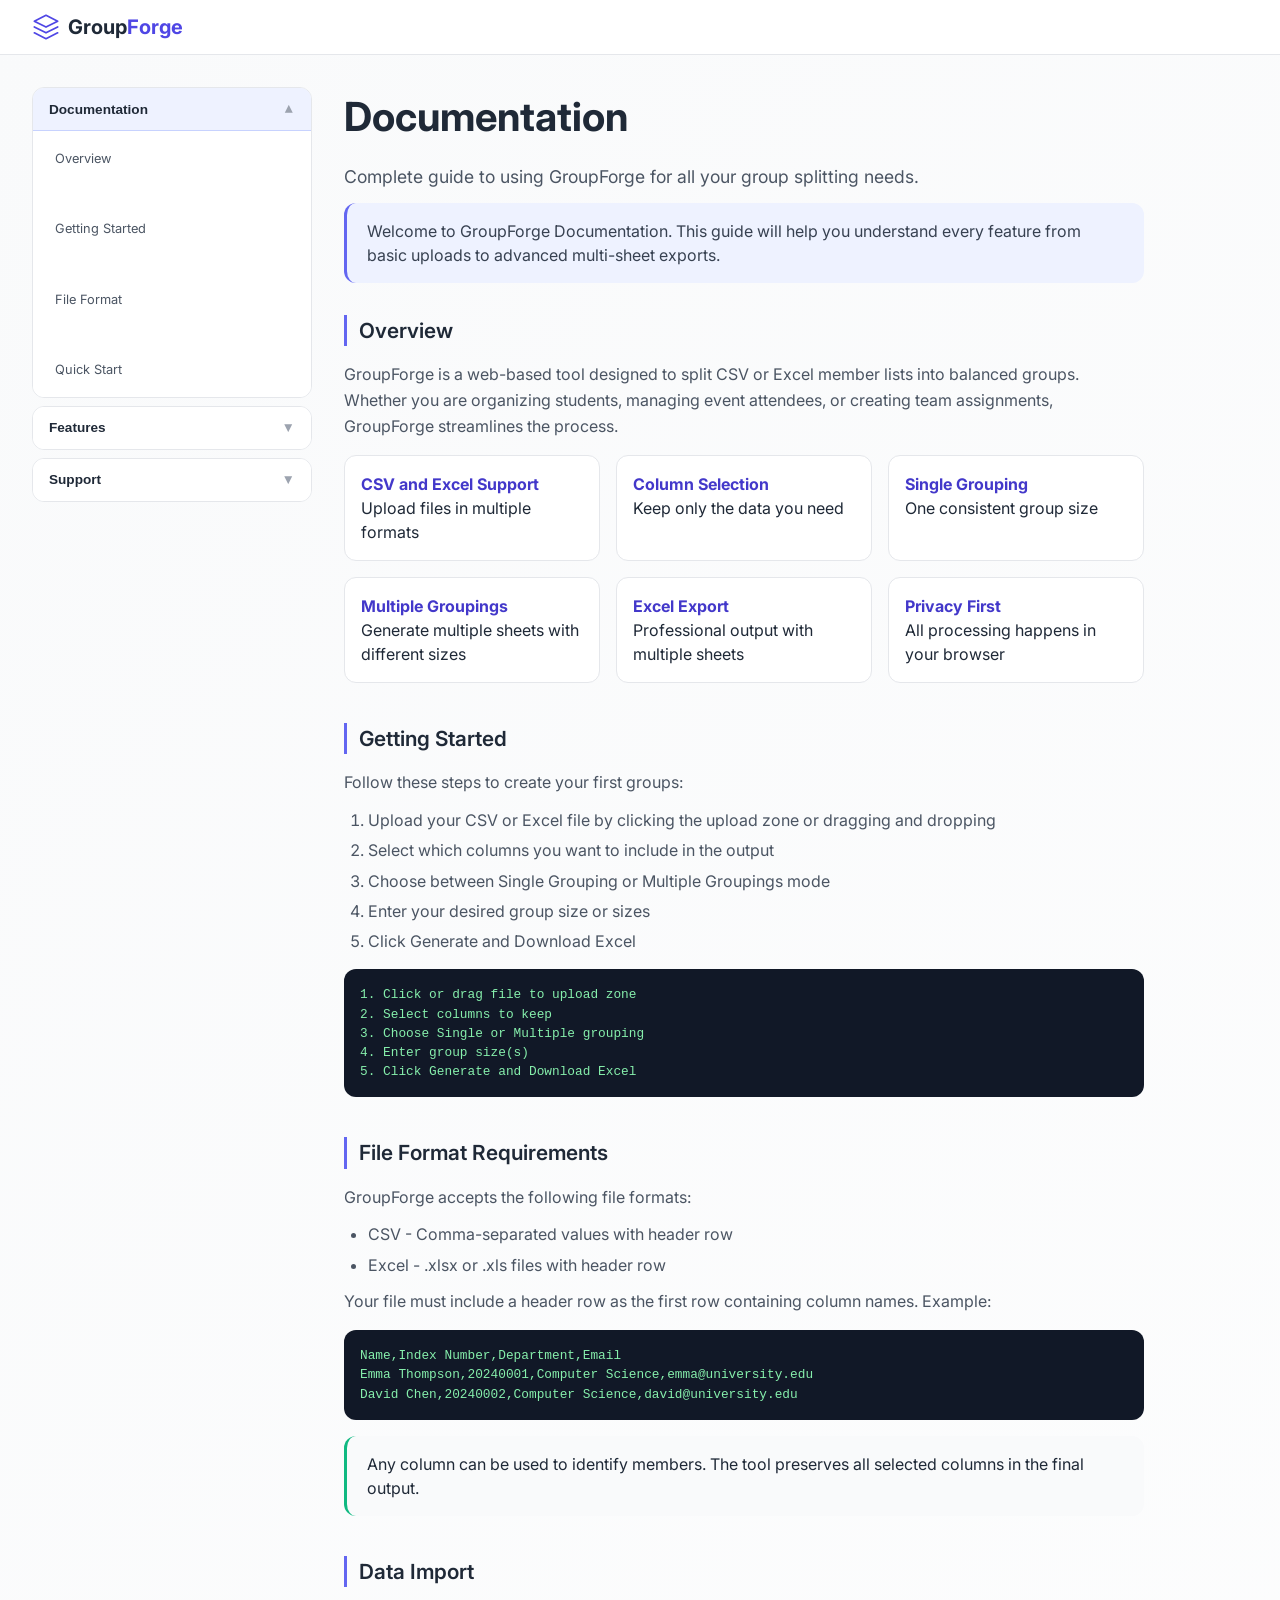
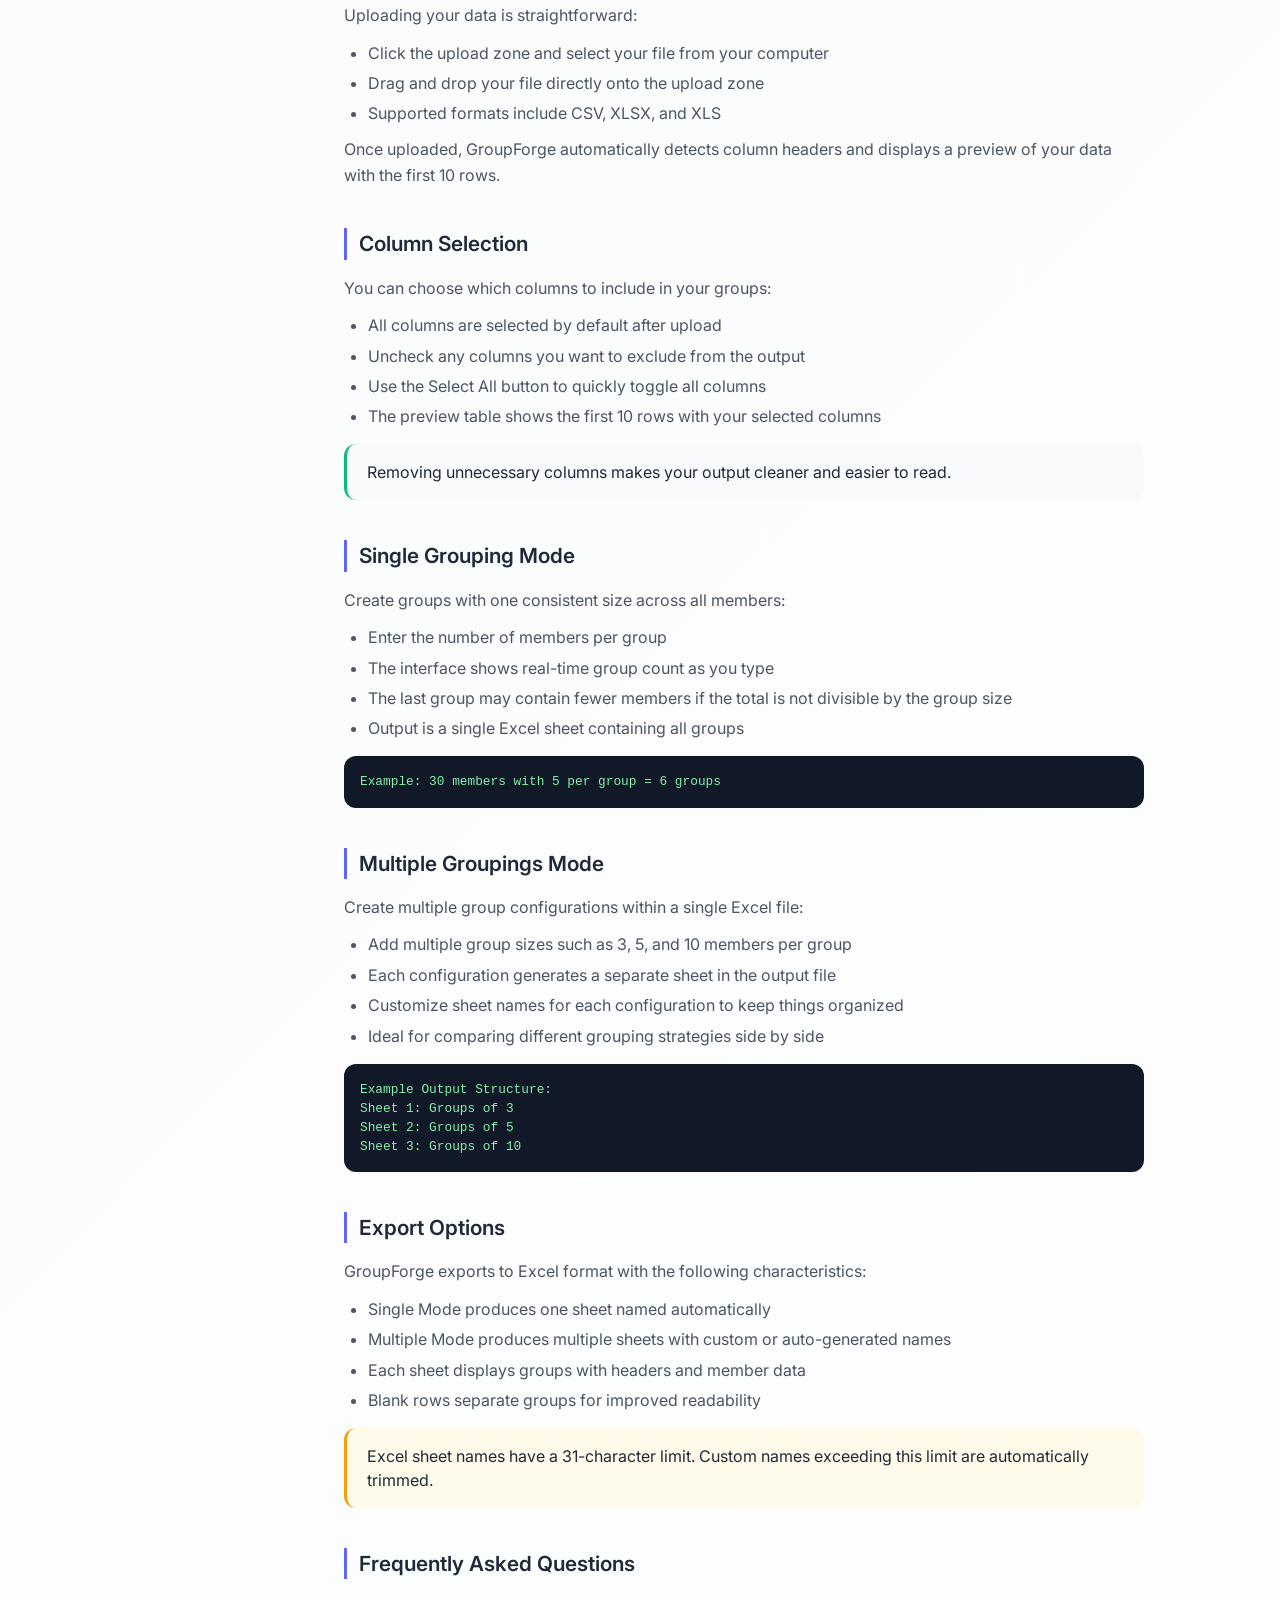
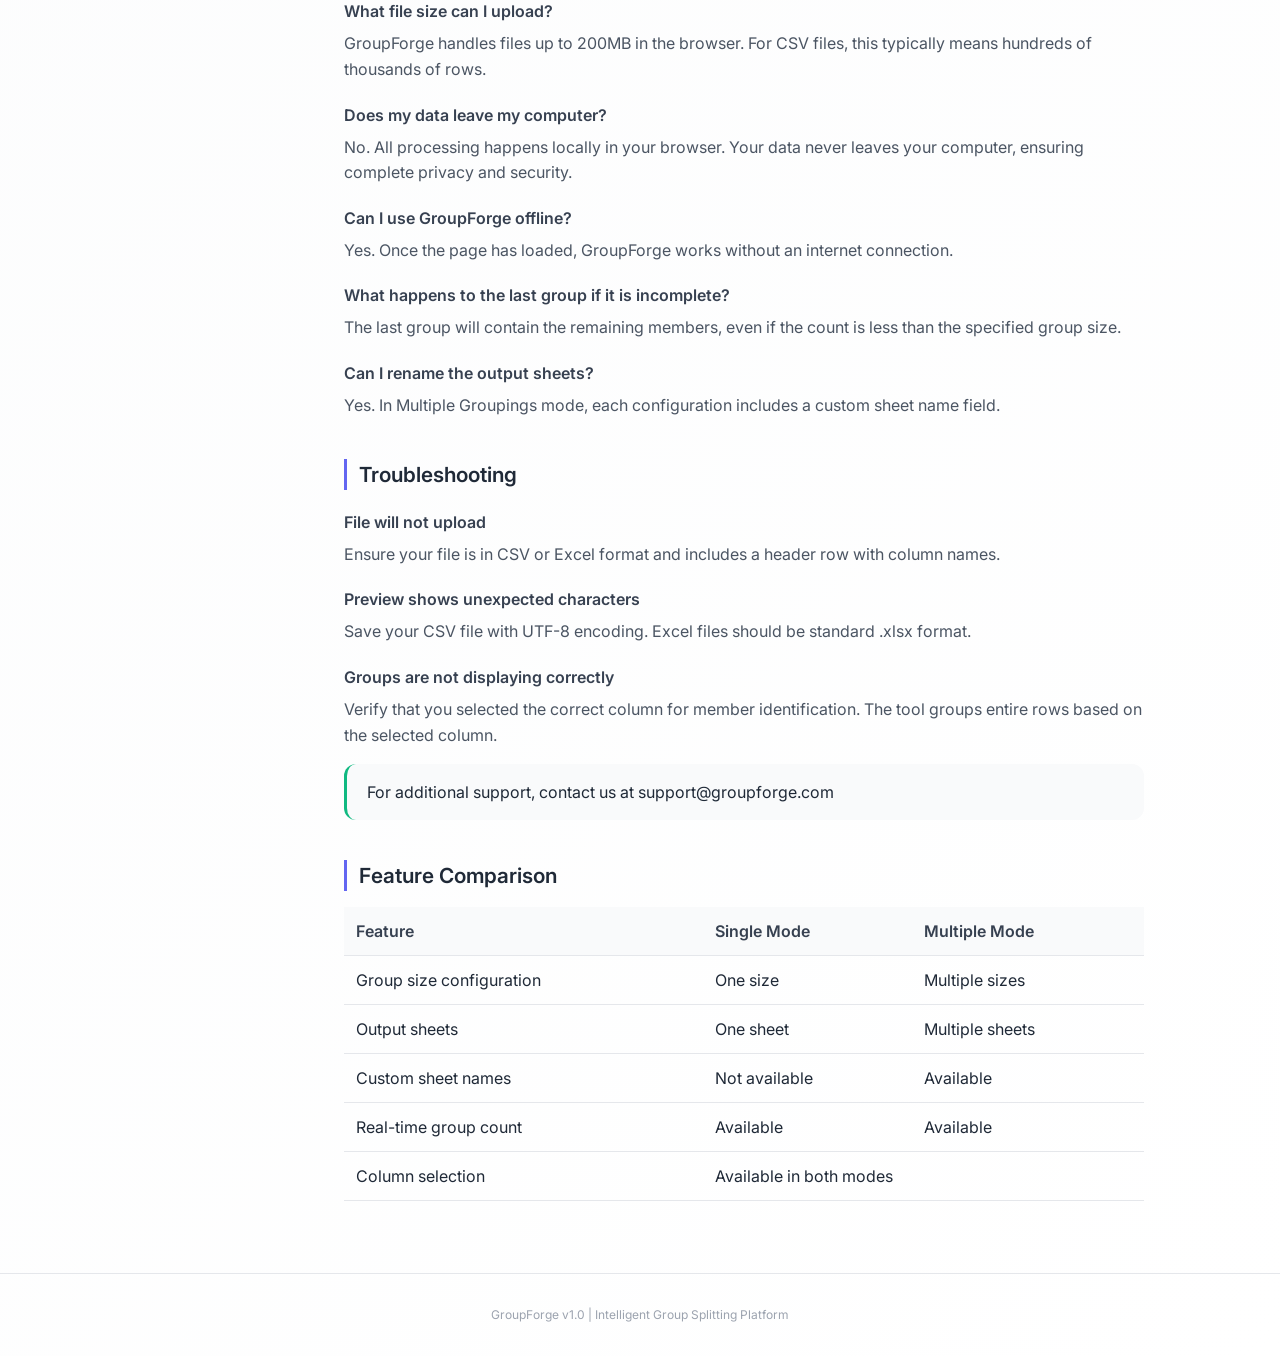
==== documentation.html @ 68ae478d "intial commtit" ====
<!DOCTYPE html>
<html lang="en">
<head>
    <meta charset="UTF-8">
    <meta name="viewport" content="width=device-width, initial-scale=1.0, viewport-fit=cover">
    <title>GroupForge | Documentation</title>
    <link rel="preconnect" href="https://fonts.googleapis.com">
    <link rel="preconnect" href="https://fonts.gstatic.com" crossorigin>
    <link href="https://fonts.googleapis.com/css2?family=Inter:opsz,wght@14..32,300;400;500;600;700;800&display=swap" rel="stylesheet">
    <style>
        * {
            margin: 0;
            padding: 0;
            box-sizing: border-box;
        }

        :root {
            --indigo-50: #eef2ff;
            --indigo-100: #e0e7ff;
            --indigo-200: #c7d2fe;
            --indigo-300: #a5b4fc;
            --indigo-400: #818cf8;
            --indigo-500: #6366f1;
            --indigo-600: #4f46e5;
            --indigo-700: #4338ca;
            --indigo-800: #3730a3;
            --indigo-900: #312e81;
            --white: #ffffff;
            --gray-50: #f9fafb;
            --gray-100: #f3f4f6;
            --gray-200: #e5e7eb;
            --gray-300: #d1d5db;
            --gray-400: #9ca3af;
            --gray-500: #6b7280;
            --gray-600: #4b5563;
            --gray-700: #374151;
            --gray-800: #1f2937;
            --gray-900: #111827;
            --shadow-sm: 0 1px 2px 0 rgb(0 0 0 / 0.05);
            --shadow-md: 0 4px 6px -1px rgb(0 0 0 / 0.1);
            --shadow-lg: 0 10px 15px -3px rgb(0 0 0 / 0.1);
            --radius-sm: 0.5rem;
            --radius-md: 0.75rem;
            --radius-lg: 1rem;
            --radius-xl: 1.5rem;
        }

        body {
            font-family: 'Inter', -apple-system, BlinkMacSystemFont, sans-serif;
            background: linear-gradient(135deg, var(--gray-50) 0%, var(--white) 100%);
            color: var(--gray-800);
            line-height: 1.5;
            min-height: 100vh;
        }

        /* Navigation - Matching Main Project */
        .navbar {
            background: var(--white);
            border-bottom: 1px solid var(--gray-200);
            position: sticky;
            top: 0;
            z-index: 100;
            backdrop-filter: blur(10px);
            background: rgba(255, 255, 255, 0.98);
        }

        .nav-container {
            max-width: 1400px;
            margin: 0 auto;
            padding: 0.75rem 2rem;
            display: flex;
            justify-content: space-between;
            align-items: center;
        }

        .logo {
            display: flex;
            align-items: center;
            gap: 0.5rem;
            text-decoration: none;
        }

        .logo-icon {
            width: 28px;
            height: 28px;
            color: var(--indigo-600);
        }

        .logo-text {
            font-size: 1.25rem;
            font-weight: 700;
            color: var(--gray-800);
        }

        .logo-highlight {
            color: var(--indigo-600);
        }

        .nav-links {
            display: flex;
            gap: 2rem;
        }

        .nav-link {
            color: var(--gray-600);
            text-decoration: none;
            font-weight: 500;
            transition: color 0.2s;
        }

        .nav-link:hover,
        .nav-link.active {
            color: var(--indigo-600);
        }

        /* Mobile Menu */
        .hamburger {
            display: none;
            background: var(--white);
            border: 1px solid var(--gray-200);
            border-radius: var(--radius-sm);
            cursor: pointer;
            padding: 0.5rem;
            flex-direction: column;
            gap: 5px;
        }

        .hamburger span {
            width: 22px;
            height: 2px;
            background: var(--gray-700);
            transition: all 0.3s;
        }

        .mobile-menu {
            position: fixed;
            top: 0;
            left: -100%;
            width: 80%;
            max-width: 320px;
            height: 100%;
            background: var(--white);
            box-shadow: var(--shadow-xl);
            z-index: 200;
            transition: left 0.3s ease;
            display: flex;
            flex-direction: column;
            overflow-y: auto;
        }

        .mobile-menu.open {
            left: 0;
        }

        .mobile-menu-header {
            display: flex;
            justify-content: space-between;
            align-items: center;
            padding: 1.25rem;
            border-bottom: 1px solid var(--gray-200);
            background: var(--indigo-50);
        }

        .close-menu {
            background: var(--white);
            border: 1px solid var(--gray-200);
            border-radius: var(--radius-sm);
            font-size: 1.5rem;
            cursor: pointer;
            width: 36px;
            height: 36px;
            display: flex;
            align-items: center;
            justify-content: center;
        }

        .mobile-menu-links {
            display: flex;
            flex-direction: column;
            padding: 1rem;
            gap: 0.5rem;
            flex: 1;
        }

        .mobile-nav-link {
            padding: 0.75rem 1rem;
            text-decoration: none;
            color: var(--gray-700);
            border-radius: var(--radius-md);
            font-weight: 500;
        }

        .mobile-nav-link.active {
            background: var(--indigo-50);
            color: var(--indigo-700);
        }

        .menu-overlay {
            position: fixed;
            top: 0;
            left: 0;
            width: 100%;
            height: 100%;
            background: rgba(0, 0, 0, 0.5);
            z-index: 150;
            display: none;
        }

        .menu-overlay.active {
            display: block;
        }

        /* Layout */
        .layout {
            display: flex;
            max-width: 1400px;
            margin: 0 auto;
            padding: 2rem;
            gap: 2rem;
        }

        /* Sidebar with Dropdowns */
        .sidebar {
            width: 280px;
            flex-shrink: 0;
            position: sticky;
            top: 80px;
            height: fit-content;
        }

        .nav-group {
            margin-bottom: 0.5rem;
            border: 1px solid var(--gray-200);
            border-radius: var(--radius-md);
            overflow: hidden;
        }

        .nav-title {
            width: 100%;
            background: var(--white);
            border: none;
            padding: 0.85rem 1rem;
            cursor: pointer;
            font-weight: 600;
            font-size: 0.85rem;
            text-align: left;
            color: var(--gray-800);
            display: flex;
            justify-content: space-between;
            align-items: center;
            transition: all 0.2s;
        }

        .nav-title:hover {
            background: var(--gray-50);
        }

        .nav-title .arrow {
            transition: transform 0.2s;
            color: var(--gray-400);
        }

        .nav-group.open .nav-title .arrow {
            transform: rotate(180deg);
        }

        .nav-group.open .nav-title {
            background: var(--indigo-50);
            border-bottom: 1px solid var(--indigo-200);
        }

        .nav-links {
            display: none;
            flex-direction: column;
            padding: 0.5rem;
            background: var(--white);
        }

        .nav-group.open .nav-links {
            display: flex;
        }

        .nav-links a {
            color: var(--gray-600);
            text-decoration: none;
            padding: 0.6rem 0.85rem;
            border-radius: var(--radius-sm);
            transition: all 0.2s;
            font-size: 0.8rem;
        }

        .nav-links a:hover {
            background: var(--gray-50);
            color: var(--indigo-600);
        }

        .nav-links .active {
            background: var(--indigo-50);
            color: var(--indigo-700);
        }

        /* Main Content */
        .content {
            flex: 1;
            min-width: 0;
        }

        .docs {
            max-width: 800px;
        }

        .docs h1 {
            font-size: 2.5rem;
            font-weight: 700;
            margin-bottom: 1rem;
            color: var(--gray-800);
        }

        .lead {
            font-size: 1.1rem;
            color: var(--gray-600);
            margin-bottom: 2rem;
            line-height: 1.6;
        }

        .docs section {
            margin-bottom: 2.5rem;
            scroll-margin-top: 80px;
        }

        .docs h2 {
            font-size: 1.3rem;
            font-weight: 600;
            margin-bottom: 1rem;
            color: var(--gray-800);
            border-left: 3px solid var(--indigo-500);
            padding-left: 0.75rem;
        }

        .docs h3 {
            font-size: 1rem;
            font-weight: 600;
            margin: 1.25rem 0 0.5rem;
            color: var(--gray-700);
        }

        .docs p {
            color: var(--gray-600);
            margin-bottom: 0.75rem;
            line-height: 1.6;
        }

        .docs ul, .docs ol {
            margin: 0.75rem 0;
            padding-left: 1.5rem;
            color: var(--gray-600);
        }

        .docs li {
            margin-bottom: 0.4rem;
        }

        /* Code Blocks */
        .code-block {
            background: var(--gray-900);
            color: #86efac;
            padding: 1rem;
            border-radius: var(--radius-md);
            overflow-x: auto;
            font-family: 'Courier New', monospace;
            font-size: 0.8rem;
            margin: 1rem 0;
        }

        /* Notice Box */
        .notice {
            background: var(--indigo-50);
            border-left: 3px solid var(--indigo-500);
            padding: 1rem 1.25rem;
            border-radius: var(--radius-md);
            margin-bottom: 2rem;
            color: var(--gray-700);
        }

        .tip-box {
            background: var(--gray-50);
            border-left: 3px solid #10b981;
            padding: 1rem 1.25rem;
            border-radius: var(--radius-md);
            margin: 1rem 0;
        }

        .warning-box {
            background: #fffbeb;
            border-left: 3px solid #f59e0b;
            padding: 1rem 1.25rem;
            border-radius: var(--radius-md);
            margin: 1rem 0;
        }

        /* Feature Grid */
        .feature-grid {
            display: grid;
            grid-template-columns: repeat(auto-fill, minmax(240px, 1fr));
            gap: 1rem;
            margin: 1rem 0;
        }

        .feature-card {
            background: var(--white);
            border: 1px solid var(--gray-200);
            border-radius: var(--radius-md);
            padding: 1rem;
            transition: all 0.2s;
        }

        .feature-card:hover {
            border-color: var(--indigo-300);
            box-shadow: var(--shadow-sm);
        }

        .feature-card strong {
            color: var(--indigo-700);
        }

        /* Table */
        .feature-table {
            width: 100%;
            border-collapse: collapse;
            margin: 1rem 0;
        }

        .feature-table th,
        .feature-table td {
            padding: 0.75rem;
            text-align: left;
            border-bottom: 1px solid var(--gray-200);
        }

        .feature-table th {
            background: var(--gray-50);
            font-weight: 600;
            color: var(--gray-700);
        }

        /* Footer */
        .footer {
            text-align: center;
            padding: 2rem;
            border-top: 1px solid var(--gray-200);
            color: var(--gray-400);
            font-size: 0.75rem;
        }

        /* Responsive */
        @media (max-width: 768px) {
            .hamburger {
                display: flex;
            }

            .nav-links {
                display: none;
            }

            .layout {
                flex-direction: column;
                padding: 1rem;
            }

            .sidebar {
                width: 100%;
                position: static;
                margin-bottom: 1.5rem;
            }

            .docs h1 {
                font-size: 1.75rem;
            }

            .feature-grid {
                grid-template-columns: 1fr;
            }
        }

        @media (min-width: 769px) {
            .mobile-menu, .menu-overlay {
                display: none;
            }
        }
    </style>
</head>
<body>

    <!-- Navigation - Same as Main Project -->
    <nav class="navbar">
        <div class="nav-container">
            <button class="hamburger" id="hamburgerBtn">
                <span></span>
                <span></span>
                <span></span>
            </button>
            <a href="index.html" class="logo">
                <svg class="logo-icon" viewBox="0 0 24 24" fill="none" xmlns="http://www.w3.org/2000/svg">
                    <path d="M12 2L2 7L12 12L22 7L12 2Z" stroke="currentColor" stroke-width="1.5" stroke-linecap="round" stroke-linejoin="round"/>
                    <path d="M2 17L12 22L22 17" stroke="currentColor" stroke-width="1.5" stroke-linecap="round" stroke-linejoin="round"/>
                    <path d="M2 12L12 17L22 12" stroke="currentColor" stroke-width="1.5" stroke-linecap="round" stroke-linejoin="round"/>
                </svg>
                <span class="logo-text">Group<span class="logo-highlight">Forge</span></span>
            </a>
            <div class="nav-links">
                <a href="index.html" class="nav-link">Workspace</a>
                <a href="documentation.html" class="nav-link active">Documentation</a>
                <a href="#" class="nav-link">Support</a>
            </div>
        </div>

        <div class="mobile-menu" id="mobileMenu">
            <div class="mobile-menu-header">
                <div class="mobile-logo">GroupForge</div>
                <button class="close-menu" id="closeMenuBtn">&times;</button>
            </div>
            <div class="mobile-menu-links">
                <a href="index.html" class="mobile-nav-link">Workspace</a>
                <a href="documentation.html" class="mobile-nav-link active">Documentation</a>
                <a href="#" class="mobile-nav-link">Support</a>
            </div>
        </div>
        <div class="menu-overlay" id="menuOverlay"></div>
    </nav>

    <div class="layout">
        <!-- Sidebar with Dropdowns -->
        <aside class="sidebar">
            <div class="nav-group" id="group-getting-started">
                <button class="nav-title">
                    Documentation
                    <span class="arrow">▼</span>
                </button>
                <div class="nav-links">
                    <a href="#overview">Overview</a>
                    <a href="#getting-started" class="active">Getting Started</a>
                    <a href="#file-format">File Format</a>
                    <a href="#quick-start">Quick Start</a>
                </div>
            </div>

            <div class="nav-group" id="group-features">
                <button class="nav-title">
                    Features
                    <span class="arrow">▼</span>
                </button>
                <div class="nav-links">
                    <a href="#upload">Data Import</a>
                    <a href="#columns">Column Selection</a>
                    <a href="#single-mode">Single Grouping</a>
                    <a href="#multiple-mode">Multiple Groupings</a>
                    <a href="#export">Export Options</a>
                </div>
            </div>

            <div class="nav-group" id="group-support">
                <button class="nav-title">
                    Support
                    <span class="arrow">▼</span>
                </button>
                <div class="nav-links">
                    <a href="#faq">Frequently Asked Questions</a>
                    <a href="#troubleshooting">Troubleshooting</a>
                    <a href="#comparison">Feature Comparison</a>
                </div>
            </div>
        </aside>

        <!-- Main Content -->
        <main class="content">
            <div class="docs">
                <h1>Documentation</h1>
                <p class="lead">Complete guide to using GroupForge for all your group splitting needs.</p>

                <div class="notice">
                    Welcome to GroupForge Documentation. This guide will help you understand every feature from basic uploads to advanced multi-sheet exports.
                </div>

                <!-- Overview Section -->
                <section id="overview">
                    <h2>Overview</h2>
                    <p>GroupForge is a web-based tool designed to split CSV or Excel member lists into balanced groups. Whether you are organizing students, managing event attendees, or creating team assignments, GroupForge streamlines the process.</p>
                    <div class="feature-grid">
                        <div class="feature-card"><strong>CSV and Excel Support</strong><br>Upload files in multiple formats</div>
                        <div class="feature-card"><strong>Column Selection</strong><br>Keep only the data you need</div>
                        <div class="feature-card"><strong>Single Grouping</strong><br>One consistent group size</div>
                        <div class="feature-card"><strong>Multiple Groupings</strong><br>Generate multiple sheets with different sizes</div>
                        <div class="feature-card"><strong>Excel Export</strong><br>Professional output with multiple sheets</div>
                        <div class="feature-card"><strong>Privacy First</strong><br>All processing happens in your browser</div>
                    </div>
                </section>

                <!-- Getting Started -->
                <section id="getting-started">
                    <h2>Getting Started</h2>
                    <p>Follow these steps to create your first groups:</p>
                    <ol>
                        <li>Upload your CSV or Excel file by clicking the upload zone or dragging and dropping</li>
                        <li>Select which columns you want to include in the output</li>
                        <li>Choose between Single Grouping or Multiple Groupings mode</li>
                        <li>Enter your desired group size or sizes</li>
                        <li>Click Generate and Download Excel</li>
                    </ol>
                    <div class="code-block">
                        <pre>1. Click or drag file to upload zone
2. Select columns to keep
3. Choose Single or Multiple grouping
4. Enter group size(s)
5. Click Generate and Download Excel</pre>
                    </div>
                </section>

                <!-- File Format -->
                <section id="file-format">
                    <h2>File Format Requirements</h2>
                    <p>GroupForge accepts the following file formats:</p>
                    <ul>
                        <li>CSV - Comma-separated values with header row</li>
                        <li>Excel - .xlsx or .xls files with header row</li>
                    </ul>
                    <p>Your file must include a header row as the first row containing column names. Example:</p>
                    <div class="code-block">
                        <pre>Name,Index Number,Department,Email
Emma Thompson,20240001,Computer Science,emma@university.edu
David Chen,20240002,Computer Science,david@university.edu</pre>
                    </div>
                    <div class="tip-box">
                        Any column can be used to identify members. The tool preserves all selected columns in the final output.
                    </div>
                </section>

                <!-- Data Import -->
                <section id="upload">
                    <h2>Data Import</h2>
                    <p>Uploading your data is straightforward:</p>
                    <ul>
                        <li>Click the upload zone and select your file from your computer</li>
                        <li>Drag and drop your file directly onto the upload zone</li>
                        <li>Supported formats include CSV, XLSX, and XLS</li>
                    </ul>
                    <p>Once uploaded, GroupForge automatically detects column headers and displays a preview of your data with the first 10 rows.</p>
                </section>

                <!-- Column Selection -->
                <section id="columns">
                    <h2>Column Selection</h2>
                    <p>You can choose which columns to include in your groups:</p>
                    <ul>
                        <li>All columns are selected by default after upload</li>
                        <li>Uncheck any columns you want to exclude from the output</li>
                        <li>Use the Select All button to quickly toggle all columns</li>
                        <li>The preview table shows the first 10 rows with your selected columns</li>
                    </ul>
                    <div class="tip-box">
                        Removing unnecessary columns makes your output cleaner and easier to read.
                    </div>
                </section>

                <!-- Single Grouping -->
                <section id="single-mode">
                    <h2>Single Grouping Mode</h2>
                    <p>Create groups with one consistent size across all members:</p>
                    <ul>
                        <li>Enter the number of members per group</li>
                        <li>The interface shows real-time group count as you type</li>
                        <li>The last group may contain fewer members if the total is not divisible by the group size</li>
                        <li>Output is a single Excel sheet containing all groups</li>
                    </ul>
                    <div class="code-block">
                        <pre>Example: 30 members with 5 per group = 6 groups</pre>
                    </div>
                </section>

                <!-- Multiple Groupings -->
                <section id="multiple-mode">
                    <h2>Multiple Groupings Mode</h2>
                    <p>Create multiple group configurations within a single Excel file:</p>
                    <ul>
                        <li>Add multiple group sizes such as 3, 5, and 10 members per group</li>
                        <li>Each configuration generates a separate sheet in the output file</li>
                        <li>Customize sheet names for each configuration to keep things organized</li>
                        <li>Ideal for comparing different grouping strategies side by side</li>
                    </ul>
                    <div class="code-block">
                        <pre>Example Output Structure:
Sheet 1: Groups of 3
Sheet 2: Groups of 5
Sheet 3: Groups of 10</pre>
                    </div>
                </section>

                <!-- Export Options -->
                <section id="export">
                    <h2>Export Options</h2>
                    <p>GroupForge exports to Excel format with the following characteristics:</p>
                    <ul>
                        <li>Single Mode produces one sheet named automatically</li>
                        <li>Multiple Mode produces multiple sheets with custom or auto-generated names</li>
                        <li>Each sheet displays groups with headers and member data</li>
                        <li>Blank rows separate groups for improved readability</li>
                    </ul>
                    <div class="warning-box">
                        Excel sheet names have a 31-character limit. Custom names exceeding this limit are automatically trimmed.
                    </div>
                </section>

                <!-- FAQ -->
                <section id="faq">
                    <h2>Frequently Asked Questions</h2>
                    
                    <h3>What file size can I upload?</h3>
                    <p>GroupForge handles files up to 200MB in the browser. For CSV files, this typically means hundreds of thousands of rows.</p>
                    
                    <h3>Does my data leave my computer?</h3>
                    <p>No. All processing happens locally in your browser. Your data never leaves your computer, ensuring complete privacy and security.</p>
                    
                    <h3>Can I use GroupForge offline?</h3>
                    <p>Yes. Once the page has loaded, GroupForge works without an internet connection.</p>
                    
                    <h3>What happens to the last group if it is incomplete?</h3>
                    <p>The last group will contain the remaining members, even if the count is less than the specified group size.</p>
                    
                    <h3>Can I rename the output sheets?</h3>
                    <p>Yes. In Multiple Groupings mode, each configuration includes a custom sheet name field.</p>
                </section>

                <!-- Troubleshooting -->
                <section id="troubleshooting">
                    <h2>Troubleshooting</h2>
                    
                    <h3>File will not upload</h3>
                    <p>Ensure your file is in CSV or Excel format and includes a header row with column names.</p>
                    
                    <h3>Preview shows unexpected characters</h3>
                    <p>Save your CSV file with UTF-8 encoding. Excel files should be standard .xlsx format.</p>
                    
                    <h3>Groups are not displaying correctly</h3>
                    <p>Verify that you selected the correct column for member identification. The tool groups entire rows based on the selected column.</p>
                    
                    <div class="tip-box">
                        For additional support, contact us at support@groupforge.com
                    </div>
                </section>

                <!-- Feature Comparison -->
                <section id="comparison">
                    <h2>Feature Comparison</h2>
                    <table class="feature-table">
                        <thead>
                            <tr>
                                <th>Feature</th>
                                <th>Single Mode</th>
                                <th>Multiple Mode</th>
                            </tr>
                        </thead>
                        <tbody>
                            <tr><td>Group size configuration</td><td>One size</td><td>Multiple sizes</td></tr>
                            <tr><td>Output sheets</td><td>One sheet</td><td>Multiple sheets</td></tr>
                            <tr><td>Custom sheet names</td><td>Not available</td><td>Available</td></tr>
                            <tr><td>Real-time group count</td><td>Available</td><td>Available</td></tr>
                            <tr><td>Column selection</td><td colspan="2">Available in both modes</td></tr>
                        </tbody>
                    </table>
                </section>
            </div>
        </main>
    </div>

    <footer class="footer">
        <p>GroupForge v1.0 | Intelligent Group Splitting Platform</p>
    </footer>

    <script>
        // Mobile Menu Functions
        const hamburgerBtn = document.getElementById('hamburgerBtn');
        const mobileMenu = document.getElementById('mobileMenu');
        const menuOverlay = document.getElementById('menuOverlay');
        const closeMenuBtn = document.getElementById('closeMenuBtn');

        function openMenu() {
            mobileMenu.classList.add('open');
            menuOverlay.classList.add('active');
            hamburgerBtn.classList.add('active');
            document.body.style.overflow = 'hidden';
        }

        function closeMenu() {
            mobileMenu.classList.remove('open');
            menuOverlay.classList.remove('active');
            hamburgerBtn.classList.remove('active');
            document.body.style.overflow = '';
        }

        if (hamburgerBtn) hamburgerBtn.addEventListener('click', openMenu);
        if (closeMenuBtn) closeMenuBtn.addEventListener('click', closeMenu);
        if (menuOverlay) menuOverlay.addEventListener('click', closeMenu);

        // Dropdown Sidebar Functionality
        function initDropdowns() {
            const groups = ['getting-started', 'features', 'support'];
            
            groups.forEach(groupId => {
                const group = document.getElementById(`group-${groupId}`);
                if (!group) return;
                
                const button = group.querySelector('.nav-title');
                const linksDiv = group.querySelector('.nav-links');
                
                if (groupId === 'getting-started') {
                    group.classList.add('open');
                } else {
                    group.classList.remove('open');
                }
                
                button.addEventListener('click', () => {
                    group.classList.toggle('open');
                });
            });
        }

        // Smooth scroll and active link highlighting
        const sections = document.querySelectorAll('.docs section');
        const navLinks = document.querySelectorAll('.nav-links a');

        function updateActiveLink() {
            let current = '';
            sections.forEach(section => {
                const sectionTop = section.offsetTop - 100;
                const sectionBottom = sectionTop + section.offsetHeight;
                if (window.scrollY >= sectionTop && window.scrollY < sectionBottom) {
                    current = section.getAttribute('id');
                }
            });
            
            navLinks.forEach(link => {
                link.classList.remove('active');
                const href = link.getAttribute('href').substring(1);
                if (href === current) {
                    link.classList.add('active');
                }
            });
        }

        navLinks.forEach(link => {
            link.addEventListener('click', function(e) {
                const hash = this.getAttribute('href');
                if (hash && hash.startsWith('#')) {
                    e.preventDefault();
                    const target = document.querySelector(hash);
                    if (target) {
                        target.scrollIntoView({ behavior: 'smooth' });
                        closeMenu();
                    }
                }
            });
        });

        window.addEventListener('scroll', updateActiveLink);
        updateActiveLink();
        initDropdowns();
    </script>
</body>
</html>
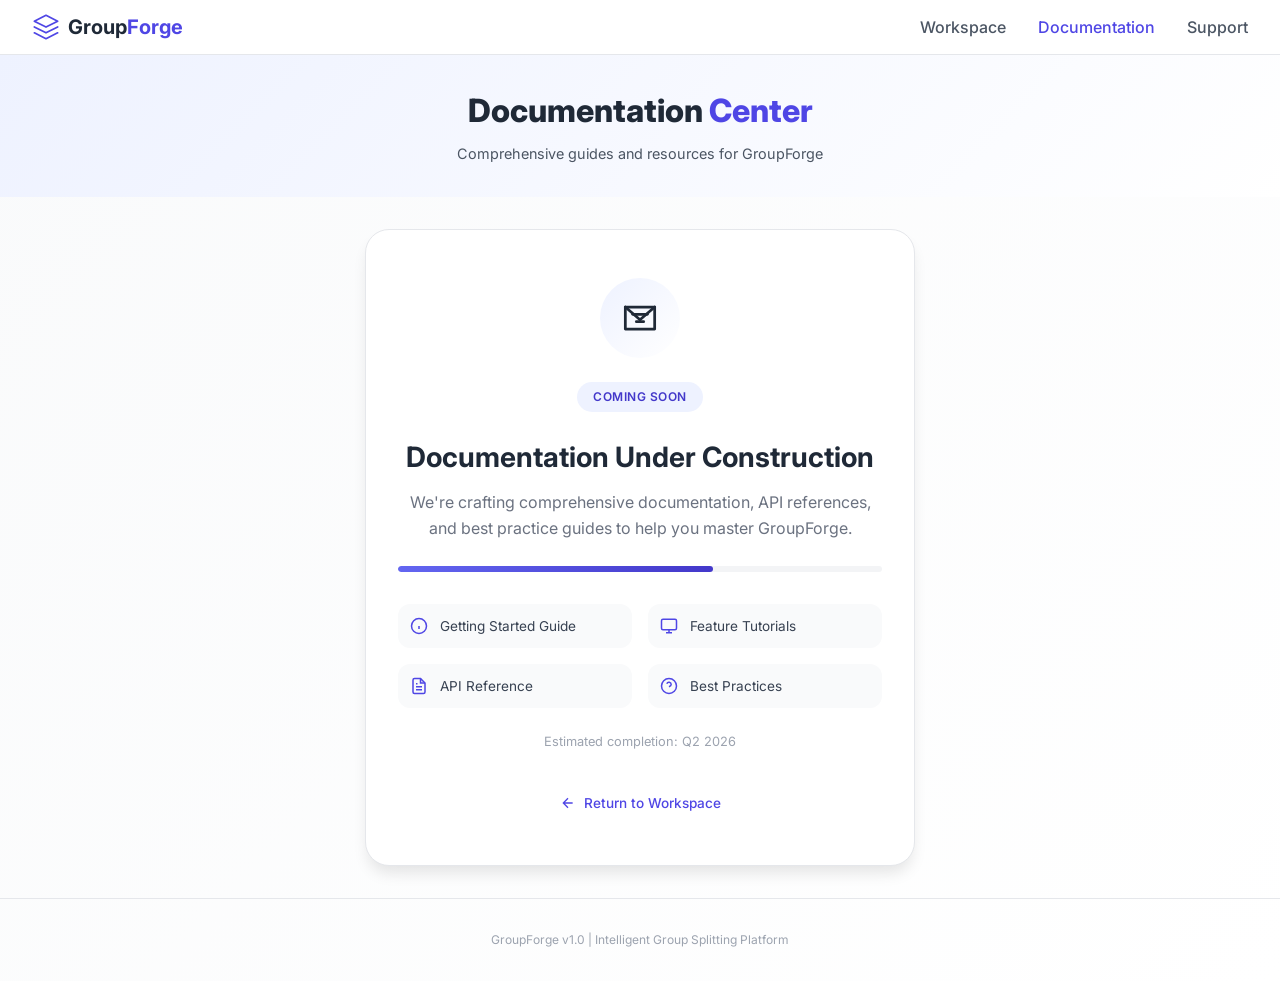
==== commit 10c5e2d5: "add documentation page" ====
--- a/documentation.html
+++ b/documentation.html
@@ -39,6 +39,7 @@
             --shadow-sm: 0 1px 2px 0 rgb(0 0 0 / 0.05);
             --shadow-md: 0 4px 6px -1px rgb(0 0 0 / 0.1);
             --shadow-lg: 0 10px 15px -3px rgb(0 0 0 / 0.1);
+            --shadow-xl: 0 20px 25px -5px rgb(0 0 0 / 0.1);
             --radius-sm: 0.5rem;
             --radius-md: 0.75rem;
             --radius-lg: 1rem;
@@ -53,7 +54,7 @@
             min-height: 100vh;
         }
 
-        /* Navigation - Matching Main Project */
+        /* ========== NAVIGATION ========== */
         .navbar {
             background: var(--white);
             border-bottom: 1px solid var(--gray-200);
@@ -65,7 +66,7 @@
         }
 
         .nav-container {
-            max-width: 1400px;
+            max-width: 1280px;
             margin: 0 auto;
             padding: 0.75rem 2rem;
             display: flex;
@@ -111,6 +112,10 @@
         .nav-link:hover,
         .nav-link.active {
             color: var(--indigo-600);
+        }
+
+        .nav-placeholder {
+            width: 38px;
         }
 
         /* Mobile Menu */
@@ -123,6 +128,13 @@
             padding: 0.5rem;
             flex-direction: column;
             gap: 5px;
+            z-index: 101;
+            transition: all 0.2s;
+        }
+
+        .hamburger:hover {
+            background: var(--gray-50);
+            border-color: var(--indigo-300);
         }
 
         .hamburger span {
@@ -130,6 +142,18 @@
             height: 2px;
             background: var(--gray-700);
             transition: all 0.3s;
+        }
+
+        .hamburger.active span:nth-child(1) {
+            transform: rotate(45deg) translate(5px, 5px);
+        }
+
+        .hamburger.active span:nth-child(2) {
+            opacity: 0;
+        }
+
+        .hamburger.active span:nth-child(3) {
+            transform: rotate(-45deg) translate(5px, -5px);
         }
 
         .mobile-menu {
@@ -138,7 +162,7 @@
             left: -100%;
             width: 80%;
             max-width: 320px;
-            height: 100%;
+            height: 100vh;
             background: var(--white);
             box-shadow: var(--shadow-xl);
             z-index: 200;
@@ -158,7 +182,23 @@
             align-items: center;
             padding: 1.25rem;
             border-bottom: 1px solid var(--gray-200);
-            background: var(--indigo-50);
+            background: linear-gradient(135deg, var(--indigo-50) 0%, var(--white) 100%);
+            flex-shrink: 0;
+        }
+
+        .mobile-logo {
+            display: flex;
+            align-items: center;
+            gap: 0.5rem;
+            font-weight: 700;
+            font-size: 1.1rem;
+            color: var(--indigo-700);
+        }
+
+        .mobile-logo svg {
+            width: 24px;
+            height: 24px;
+            color: var(--indigo-600);
         }
 
         .close-menu {
@@ -167,11 +207,19 @@
             border-radius: var(--radius-sm);
             font-size: 1.5rem;
             cursor: pointer;
+            color: var(--gray-600);
             width: 36px;
             height: 36px;
             display: flex;
             align-items: center;
             justify-content: center;
+            transition: all 0.2s;
+        }
+
+        .close-menu:hover {
+            background: #fee2e2;
+            border-color: #fecaca;
+            color: #dc2626;
         }
 
         .mobile-menu-links {
@@ -179,6 +227,7 @@
             flex-direction: column;
             padding: 1rem;
             gap: 0.5rem;
+            background: var(--white);
             flex: 1;
         }
 
@@ -187,12 +236,17 @@
             text-decoration: none;
             color: var(--gray-700);
             border-radius: var(--radius-md);
+            transition: all 0.2s;
             font-weight: 500;
         }
 
         .mobile-nav-link.active {
             background: var(--indigo-50);
             color: var(--indigo-700);
+        }
+
+        .mobile-nav-link:hover {
+            background: var(--gray-100);
         }
 
         .menu-overlay {
@@ -210,237 +264,151 @@
             display: block;
         }
 
-        /* Layout */
-        .layout {
-            display: flex;
-            max-width: 1400px;
-            margin: 0 auto;
+        /* ========== HERO ========== */
+        .hero {
+            text-align: center;
+            padding: 2rem 1rem;
+            background: linear-gradient(135deg, var(--indigo-50) 0%, var(--white) 100%);
+        }
+
+        .hero h1 {
+            font-size: 2rem;
+            font-weight: 800;
+            margin-bottom: 0.5rem;
+            color: var(--gray-800);
+        }
+
+        .hero p {
+            font-size: 0.9rem;
+            color: var(--gray-600);
+        }
+
+        /* ========== COMING SOON SECTION ========== */
+        .coming-soon {
+            display: flex;
+            align-items: center;
+            justify-content: center;
+            min-height: 60vh;
             padding: 2rem;
-            gap: 2rem;
-        }
-
-        /* Sidebar with Dropdowns */
-        .sidebar {
-            width: 280px;
-            flex-shrink: 0;
-            position: sticky;
-            top: 80px;
-            height: fit-content;
-        }
-
-        .nav-group {
-            margin-bottom: 0.5rem;
+        }
+
+        .coming-soon-card {
+            background: var(--white);
+            border-radius: var(--radius-xl);
+            box-shadow: var(--shadow-lg);
+            padding: 3rem 2rem;
+            text-align: center;
+            max-width: 550px;
+            width: 100%;
             border: 1px solid var(--gray-200);
-            border-radius: var(--radius-md);
-            overflow: hidden;
-        }
-
-        .nav-title {
-            width: 100%;
-            background: var(--white);
-            border: none;
-            padding: 0.85rem 1rem;
-            cursor: pointer;
-            font-weight: 600;
-            font-size: 0.85rem;
-            text-align: left;
-            color: var(--gray-800);
-            display: flex;
-            justify-content: space-between;
-            align-items: center;
-            transition: all 0.2s;
-        }
-
-        .nav-title:hover {
-            background: var(--gray-50);
-        }
-
-        .nav-title .arrow {
-            transition: transform 0.2s;
-            color: var(--gray-400);
-        }
-
-        .nav-group.open .nav-title .arrow {
-            transform: rotate(180deg);
-        }
-
-        .nav-group.open .nav-title {
-            background: var(--indigo-50);
-            border-bottom: 1px solid var(--indigo-200);
-        }
-
-        .nav-links {
-            display: none;
-            flex-direction: column;
-            padding: 0.5rem;
-            background: var(--white);
-        }
-
-        .nav-group.open .nav-links {
-            display: flex;
-        }
-
-        .nav-links a {
-            color: var(--gray-600);
-            text-decoration: none;
-            padding: 0.6rem 0.85rem;
-            border-radius: var(--radius-sm);
-            transition: all 0.2s;
-            font-size: 0.8rem;
-        }
-
-        .nav-links a:hover {
-            background: var(--gray-50);
-            color: var(--indigo-600);
-        }
-
-        .nav-links .active {
+        }
+
+        .coming-soon-icon {
+            width: 80px;
+            height: 80px;
+            background: linear-gradient(135deg, var(--indigo-50) 0%, var(--white) 100%);
+            border-radius: 50%;
+            display: flex;
+            align-items: center;
+            justify-content: center;
+            margin: 0 auto 1.5rem;
+        }
+
+        .coming-soon-icon svg {
+            width: 44px;
+            height: 44px;
+            stroke: var(--indigo-600);
+        }
+
+        .coming-soon-badge {
+            display: inline-block;
             background: var(--indigo-50);
             color: var(--indigo-700);
-        }
-
-        /* Main Content */
-        .content {
-            flex: 1;
-            min-width: 0;
-        }
-
-        .docs {
-            max-width: 800px;
-        }
-
-        .docs h1 {
-            font-size: 2.5rem;
+            padding: 0.4rem 1rem;
+            border-radius: 50px;
+            font-size: 0.75rem;
+            font-weight: 600;
+            margin-bottom: 1.5rem;
+            letter-spacing: 0.5px;
+        }
+
+        .coming-soon-card h2 {
+            font-size: 1.75rem;
             font-weight: 700;
-            margin-bottom: 1rem;
             color: var(--gray-800);
-        }
-
-        .lead {
-            font-size: 1.1rem;
-            color: var(--gray-600);
-            margin-bottom: 2rem;
+            margin-bottom: 0.75rem;
+        }
+
+        .coming-soon-card p {
+            color: var(--gray-500);
+            margin-bottom: 1.5rem;
             line-height: 1.6;
         }
 
-        .docs section {
-            margin-bottom: 2.5rem;
-            scroll-margin-top: 80px;
-        }
-
-        .docs h2 {
-            font-size: 1.3rem;
-            font-weight: 600;
-            margin-bottom: 1rem;
-            color: var(--gray-800);
-            border-left: 3px solid var(--indigo-500);
-            padding-left: 0.75rem;
-        }
-
-        .docs h3 {
-            font-size: 1rem;
-            font-weight: 600;
-            margin: 1.25rem 0 0.5rem;
+        .coming-soon-progress {
+            background: var(--gray-100);
+            border-radius: 50px;
+            height: 6px;
+            overflow: hidden;
+            margin: 1.5rem 0;
+        }
+
+        .coming-soon-progress-bar {
+            background: linear-gradient(90deg, var(--indigo-500), var(--indigo-700));
+            width: 65%;
+            height: 100%;
+            border-radius: 50px;
+            animation: pulse 2s ease infinite;
+        }
+
+        @keyframes pulse {
+            0% { opacity: 0.7; }
+            50% { opacity: 1; }
+            100% { opacity: 0.7; }
+        }
+
+        /* Feature Preview Grid */
+        .feature-preview {
+            display: grid;
+            grid-template-columns: repeat(2, 1fr);
+            gap: 1rem;
+            margin: 2rem 0 1.5rem;
+            text-align: left;
+        }
+
+        .feature-preview-item {
+            display: flex;
+            align-items: center;
+            gap: 0.75rem;
+            padding: 0.75rem;
+            background: var(--gray-50);
+            border-radius: var(--radius-md);
+            font-size: 0.85rem;
             color: var(--gray-700);
         }
 
-        .docs p {
-            color: var(--gray-600);
-            margin-bottom: 0.75rem;
-            line-height: 1.6;
-        }
-
-        .docs ul, .docs ol {
-            margin: 0.75rem 0;
-            padding-left: 1.5rem;
-            color: var(--gray-600);
-        }
-
-        .docs li {
-            margin-bottom: 0.4rem;
-        }
-
-        /* Code Blocks */
-        .code-block {
-            background: var(--gray-900);
-            color: #86efac;
-            padding: 1rem;
-            border-radius: var(--radius-md);
-            overflow-x: auto;
-            font-family: 'Courier New', monospace;
-            font-size: 0.8rem;
-            margin: 1rem 0;
-        }
-
-        /* Notice Box */
-        .notice {
-            background: var(--indigo-50);
-            border-left: 3px solid var(--indigo-500);
-            padding: 1rem 1.25rem;
-            border-radius: var(--radius-md);
-            margin-bottom: 2rem;
-            color: var(--gray-700);
-        }
-
-        .tip-box {
-            background: var(--gray-50);
-            border-left: 3px solid #10b981;
-            padding: 1rem 1.25rem;
-            border-radius: var(--radius-md);
-            margin: 1rem 0;
-        }
-
-        .warning-box {
-            background: #fffbeb;
-            border-left: 3px solid #f59e0b;
-            padding: 1rem 1.25rem;
-            border-radius: var(--radius-md);
-            margin: 1rem 0;
-        }
-
-        /* Feature Grid */
-        .feature-grid {
-            display: grid;
-            grid-template-columns: repeat(auto-fill, minmax(240px, 1fr));
-            gap: 1rem;
-            margin: 1rem 0;
-        }
-
-        .feature-card {
-            background: var(--white);
-            border: 1px solid var(--gray-200);
-            border-radius: var(--radius-md);
-            padding: 1rem;
+        .feature-preview-item svg {
+            width: 18px;
+            height: 18px;
+            stroke: var(--indigo-600);
+            flex-shrink: 0;
+        }
+
+        .back-link {
+            display: inline-flex;
+            align-items: center;
+            gap: 0.5rem;
+            color: var(--indigo-600);
+            text-decoration: none;
+            font-size: 0.85rem;
+            font-weight: 500;
+            margin-top: 1rem;
             transition: all 0.2s;
         }
 
-        .feature-card:hover {
-            border-color: var(--indigo-300);
-            box-shadow: var(--shadow-sm);
-        }
-
-        .feature-card strong {
+        .back-link:hover {
+            gap: 0.75rem;
             color: var(--indigo-700);
-        }
-
-        /* Table */
-        .feature-table {
-            width: 100%;
-            border-collapse: collapse;
-            margin: 1rem 0;
-        }
-
-        .feature-table th,
-        .feature-table td {
-            padding: 0.75rem;
-            text-align: left;
-            border-bottom: 1px solid var(--gray-200);
-        }
-
-        .feature-table th {
-            background: var(--gray-50);
-            font-weight: 600;
-            color: var(--gray-700);
         }
 
         /* Footer */
@@ -452,49 +420,73 @@
             font-size: 0.75rem;
         }
 
-        /* Responsive */
+        /* ========== RESPONSIVE ========== */
         @media (max-width: 768px) {
             .hamburger {
                 display: flex;
             }
-
+            
             .nav-links {
+                display: none !important;
+            }
+            
+            .nav-container {
+                padding: 0.75rem 1rem;
+            }
+            
+            .hero h1 {
+                font-size: 1.5rem;
+            }
+            
+            .coming-soon {
+                padding: 1rem;
+                min-height: 50vh;
+            }
+            
+            .coming-soon-card {
+                padding: 2rem 1.5rem;
+            }
+            
+            .coming-soon-card h2 {
+                font-size: 1.35rem;
+            }
+            
+            .coming-soon-icon {
+                width: 60px;
+                height: 60px;
+            }
+            
+            .coming-soon-icon svg {
+                width: 32px;
+                height: 32px;
+            }
+            
+            .feature-preview {
+                grid-template-columns: 1fr;
+                gap: 0.75rem;
+            }
+        }
+
+        @media (min-width: 769px) {
+            .hamburger,
+            .mobile-menu,
+            .menu-overlay,
+            .nav-placeholder {
                 display: none;
             }
-
-            .layout {
-                flex-direction: column;
-                padding: 1rem;
-            }
-
-            .sidebar {
-                width: 100%;
-                position: static;
-                margin-bottom: 1.5rem;
-            }
-
-            .docs h1 {
-                font-size: 1.75rem;
-            }
-
-            .feature-grid {
-                grid-template-columns: 1fr;
-            }
-        }
-
-        @media (min-width: 769px) {
-            .mobile-menu, .menu-overlay {
-                display: none;
+            
+            .nav-links {
+                display: flex !important;
             }
         }
     </style>
 </head>
 <body>
 
-    <!-- Navigation - Same as Main Project -->
+    <!-- Navigation -->
     <nav class="navbar">
         <div class="nav-container">
-            <button class="hamburger" id="hamburgerBtn">
+            <button class="hamburger" id="hamburgerBtn" aria-label="Menu">
                 <span></span>
                 <span></span>
                 <span></span>
@@ -510,265 +502,105 @@
             <div class="nav-links">
                 <a href="index.html" class="nav-link">Workspace</a>
                 <a href="documentation.html" class="nav-link active">Documentation</a>
-                <a href="#" class="nav-link">Support</a>
+                <a href="support.html" class="nav-link">Support</a>
             </div>
+            <div class="nav-placeholder"></div>
         </div>
 
+        <!-- Mobile Menu -->
         <div class="mobile-menu" id="mobileMenu">
             <div class="mobile-menu-header">
-                <div class="mobile-logo">GroupForge</div>
+                <div class="mobile-logo">
+                    <svg viewBox="0 0 24 24" fill="none">
+                        <path d="M12 2L2 7L12 12L22 7L12 2Z" stroke="currentColor" stroke-width="1.5"/>
+                        <path d="M2 17L12 22L22 17" stroke="currentColor" stroke-width="1.5"/>
+                        <path d="M2 12L12 17L22 12" stroke="currentColor" stroke-width="1.5"/>
+                    </svg>
+                    <span>GroupForge</span>
+                </div>
                 <button class="close-menu" id="closeMenuBtn">&times;</button>
             </div>
             <div class="mobile-menu-links">
                 <a href="index.html" class="mobile-nav-link">Workspace</a>
                 <a href="documentation.html" class="mobile-nav-link active">Documentation</a>
-                <a href="#" class="mobile-nav-link">Support</a>
+                <a href="support.html" class="mobile-nav-link">Support</a>
             </div>
         </div>
         <div class="menu-overlay" id="menuOverlay"></div>
     </nav>
 
-    <div class="layout">
-        <!-- Sidebar with Dropdowns -->
-        <aside class="sidebar">
-            <div class="nav-group" id="group-getting-started">
-                <button class="nav-title">
-                    Documentation
-                    <span class="arrow">▼</span>
-                </button>
-                <div class="nav-links">
-                    <a href="#overview">Overview</a>
-                    <a href="#getting-started" class="active">Getting Started</a>
-                    <a href="#file-format">File Format</a>
-                    <a href="#quick-start">Quick Start</a>
+    <!-- Hero Section -->
+    <div class="hero">
+        <h1>Documentation <span style="color: var(--indigo-600);">Center</span></h1>
+        <p>Comprehensive guides and resources for GroupForge</p>
+    </div>
+
+    <!-- Coming Soon Content -->
+    <div class="coming-soon">
+        <div class="coming-soon-card">
+            <div class="coming-soon-icon">
+                <svg viewBox="0 0 24 24" fill="none" xmlns="http://www.w3.org/2000/svg">
+                    <path d="M4 6H20V18H4V6Z" stroke="currentColor" stroke-width="1.5" stroke-linecap="round" stroke-linejoin="round"/>
+                    <path d="M4 6L12 13L20 6" stroke="currentColor" stroke-width="1.5" stroke-linecap="round" stroke-linejoin="round"/>
+                    <path d="M8 10H16" stroke="currentColor" stroke-width="1.5" stroke-linecap="round"/>
+                    <path d="M10 14H14" stroke="currentColor" stroke-width="1.5" stroke-linecap="round"/>
+                </svg>
+            </div>
+            <div class="coming-soon-badge">COMING SOON</div>
+            <h2>Documentation Under Construction</h2>
+            <p>We're crafting comprehensive documentation, API references, and best practice guides to help you master GroupForge.</p>
+            
+            <div class="coming-soon-progress">
+                <div class="coming-soon-progress-bar"></div>
+            </div>
+
+            <div class="feature-preview">
+                <div class="feature-preview-item">
+                    <svg viewBox="0 0 24 24" fill="none" stroke="currentColor" stroke-width="2">
+                        <circle cx="12" cy="12" r="10"/>
+                        <path d="M12 16V12M12 8H12.01"/>
+                    </svg>
+                    <span>Getting Started Guide</span>
+                </div>
+                <div class="feature-preview-item">
+                    <svg viewBox="0 0 24 24" fill="none" stroke="currentColor" stroke-width="2">
+                        <rect x="2" y="3" width="20" height="14" rx="2" ry="2"/>
+                        <line x1="8" y1="21" x2="16" y2="21"/>
+                        <line x1="12" y1="17" x2="12" y2="21"/>
+                    </svg>
+                    <span>Feature Tutorials</span>
+                </div>
+                <div class="feature-preview-item">
+                    <svg viewBox="0 0 24 24" fill="none" stroke="currentColor" stroke-width="2">
+                        <path d="M14 2H6a2 2 0 0 0-2 2v16a2 2 0 0 0 2 2h12a2 2 0 0 0 2-2V8z"/>
+                        <polyline points="14 2 14 8 20 8"/>
+                        <line x1="16" y1="13" x2="8" y2="13"/>
+                        <line x1="16" y1="17" x2="8" y2="17"/>
+                        <polyline points="10 9 9 9 8 9"/>
+                    </svg>
+                    <span>API Reference</span>
+                </div>
+                <div class="feature-preview-item">
+                    <svg viewBox="0 0 24 24" fill="none" stroke="currentColor" stroke-width="2">
+                        <circle cx="12" cy="12" r="10"/>
+                        <path d="M9.09 9a3 3 0 0 1 5.83 1c0 2-3 3-3 3"/>
+                        <line x1="12" y1="17" x2="12.01" y2="17"/>
+                    </svg>
+                    <span>Best Practices</span>
                 </div>
             </div>
 
-            <div class="nav-group" id="group-features">
-                <button class="nav-title">
-                    Features
-                    <span class="arrow">▼</span>
-                </button>
-                <div class="nav-links">
-                    <a href="#upload">Data Import</a>
-                    <a href="#columns">Column Selection</a>
-                    <a href="#single-mode">Single Grouping</a>
-                    <a href="#multiple-mode">Multiple Groupings</a>
-                    <a href="#export">Export Options</a>
-                </div>
-            </div>
-
-            <div class="nav-group" id="group-support">
-                <button class="nav-title">
-                    Support
-                    <span class="arrow">▼</span>
-                </button>
-                <div class="nav-links">
-                    <a href="#faq">Frequently Asked Questions</a>
-                    <a href="#troubleshooting">Troubleshooting</a>
-                    <a href="#comparison">Feature Comparison</a>
-                </div>
-            </div>
-        </aside>
-
-        <!-- Main Content -->
-        <main class="content">
-            <div class="docs">
-                <h1>Documentation</h1>
-                <p class="lead">Complete guide to using GroupForge for all your group splitting needs.</p>
-
-                <div class="notice">
-                    Welcome to GroupForge Documentation. This guide will help you understand every feature from basic uploads to advanced multi-sheet exports.
-                </div>
-
-                <!-- Overview Section -->
-                <section id="overview">
-                    <h2>Overview</h2>
-                    <p>GroupForge is a web-based tool designed to split CSV or Excel member lists into balanced groups. Whether you are organizing students, managing event attendees, or creating team assignments, GroupForge streamlines the process.</p>
-                    <div class="feature-grid">
-                        <div class="feature-card"><strong>CSV and Excel Support</strong><br>Upload files in multiple formats</div>
-                        <div class="feature-card"><strong>Column Selection</strong><br>Keep only the data you need</div>
-                        <div class="feature-card"><strong>Single Grouping</strong><br>One consistent group size</div>
-                        <div class="feature-card"><strong>Multiple Groupings</strong><br>Generate multiple sheets with different sizes</div>
-                        <div class="feature-card"><strong>Excel Export</strong><br>Professional output with multiple sheets</div>
-                        <div class="feature-card"><strong>Privacy First</strong><br>All processing happens in your browser</div>
-                    </div>
-                </section>
-
-                <!-- Getting Started -->
-                <section id="getting-started">
-                    <h2>Getting Started</h2>
-                    <p>Follow these steps to create your first groups:</p>
-                    <ol>
-                        <li>Upload your CSV or Excel file by clicking the upload zone or dragging and dropping</li>
-                        <li>Select which columns you want to include in the output</li>
-                        <li>Choose between Single Grouping or Multiple Groupings mode</li>
-                        <li>Enter your desired group size or sizes</li>
-                        <li>Click Generate and Download Excel</li>
-                    </ol>
-                    <div class="code-block">
-                        <pre>1. Click or drag file to upload zone
-2. Select columns to keep
-3. Choose Single or Multiple grouping
-4. Enter group size(s)
-5. Click Generate and Download Excel</pre>
-                    </div>
-                </section>
-
-                <!-- File Format -->
-                <section id="file-format">
-                    <h2>File Format Requirements</h2>
-                    <p>GroupForge accepts the following file formats:</p>
-                    <ul>
-                        <li>CSV - Comma-separated values with header row</li>
-                        <li>Excel - .xlsx or .xls files with header row</li>
-                    </ul>
-                    <p>Your file must include a header row as the first row containing column names. Example:</p>
-                    <div class="code-block">
-                        <pre>Name,Index Number,Department,Email
-Emma Thompson,20240001,Computer Science,emma@university.edu
-David Chen,20240002,Computer Science,david@university.edu</pre>
-                    </div>
-                    <div class="tip-box">
-                        Any column can be used to identify members. The tool preserves all selected columns in the final output.
-                    </div>
-                </section>
-
-                <!-- Data Import -->
-                <section id="upload">
-                    <h2>Data Import</h2>
-                    <p>Uploading your data is straightforward:</p>
-                    <ul>
-                        <li>Click the upload zone and select your file from your computer</li>
-                        <li>Drag and drop your file directly onto the upload zone</li>
-                        <li>Supported formats include CSV, XLSX, and XLS</li>
-                    </ul>
-                    <p>Once uploaded, GroupForge automatically detects column headers and displays a preview of your data with the first 10 rows.</p>
-                </section>
-
-                <!-- Column Selection -->
-                <section id="columns">
-                    <h2>Column Selection</h2>
-                    <p>You can choose which columns to include in your groups:</p>
-                    <ul>
-                        <li>All columns are selected by default after upload</li>
-                        <li>Uncheck any columns you want to exclude from the output</li>
-                        <li>Use the Select All button to quickly toggle all columns</li>
-                        <li>The preview table shows the first 10 rows with your selected columns</li>
-                    </ul>
-                    <div class="tip-box">
-                        Removing unnecessary columns makes your output cleaner and easier to read.
-                    </div>
-                </section>
-
-                <!-- Single Grouping -->
-                <section id="single-mode">
-                    <h2>Single Grouping Mode</h2>
-                    <p>Create groups with one consistent size across all members:</p>
-                    <ul>
-                        <li>Enter the number of members per group</li>
-                        <li>The interface shows real-time group count as you type</li>
-                        <li>The last group may contain fewer members if the total is not divisible by the group size</li>
-                        <li>Output is a single Excel sheet containing all groups</li>
-                    </ul>
-                    <div class="code-block">
-                        <pre>Example: 30 members with 5 per group = 6 groups</pre>
-                    </div>
-                </section>
-
-                <!-- Multiple Groupings -->
-                <section id="multiple-mode">
-                    <h2>Multiple Groupings Mode</h2>
-                    <p>Create multiple group configurations within a single Excel file:</p>
-                    <ul>
-                        <li>Add multiple group sizes such as 3, 5, and 10 members per group</li>
-                        <li>Each configuration generates a separate sheet in the output file</li>
-                        <li>Customize sheet names for each configuration to keep things organized</li>
-                        <li>Ideal for comparing different grouping strategies side by side</li>
-                    </ul>
-                    <div class="code-block">
-                        <pre>Example Output Structure:
-Sheet 1: Groups of 3
-Sheet 2: Groups of 5
-Sheet 3: Groups of 10</pre>
-                    </div>
-                </section>
-
-                <!-- Export Options -->
-                <section id="export">
-                    <h2>Export Options</h2>
-                    <p>GroupForge exports to Excel format with the following characteristics:</p>
-                    <ul>
-                        <li>Single Mode produces one sheet named automatically</li>
-                        <li>Multiple Mode produces multiple sheets with custom or auto-generated names</li>
-                        <li>Each sheet displays groups with headers and member data</li>
-                        <li>Blank rows separate groups for improved readability</li>
-                    </ul>
-                    <div class="warning-box">
-                        Excel sheet names have a 31-character limit. Custom names exceeding this limit are automatically trimmed.
-                    </div>
-                </section>
-
-                <!-- FAQ -->
-                <section id="faq">
-                    <h2>Frequently Asked Questions</h2>
-                    
-                    <h3>What file size can I upload?</h3>
-                    <p>GroupForge handles files up to 200MB in the browser. For CSV files, this typically means hundreds of thousands of rows.</p>
-                    
-                    <h3>Does my data leave my computer?</h3>
-                    <p>No. All processing happens locally in your browser. Your data never leaves your computer, ensuring complete privacy and security.</p>
-                    
-                    <h3>Can I use GroupForge offline?</h3>
-                    <p>Yes. Once the page has loaded, GroupForge works without an internet connection.</p>
-                    
-                    <h3>What happens to the last group if it is incomplete?</h3>
-                    <p>The last group will contain the remaining members, even if the count is less than the specified group size.</p>
-                    
-                    <h3>Can I rename the output sheets?</h3>
-                    <p>Yes. In Multiple Groupings mode, each configuration includes a custom sheet name field.</p>
-                </section>
-
-                <!-- Troubleshooting -->
-                <section id="troubleshooting">
-                    <h2>Troubleshooting</h2>
-                    
-                    <h3>File will not upload</h3>
-                    <p>Ensure your file is in CSV or Excel format and includes a header row with column names.</p>
-                    
-                    <h3>Preview shows unexpected characters</h3>
-                    <p>Save your CSV file with UTF-8 encoding. Excel files should be standard .xlsx format.</p>
-                    
-                    <h3>Groups are not displaying correctly</h3>
-                    <p>Verify that you selected the correct column for member identification. The tool groups entire rows based on the selected column.</p>
-                    
-                    <div class="tip-box">
-                        For additional support, contact us at support@groupforge.com
-                    </div>
-                </section>
-
-                <!-- Feature Comparison -->
-                <section id="comparison">
-                    <h2>Feature Comparison</h2>
-                    <table class="feature-table">
-                        <thead>
-                            <tr>
-                                <th>Feature</th>
-                                <th>Single Mode</th>
-                                <th>Multiple Mode</th>
-                            </tr>
-                        </thead>
-                        <tbody>
-                            <tr><td>Group size configuration</td><td>One size</td><td>Multiple sizes</td></tr>
-                            <tr><td>Output sheets</td><td>One sheet</td><td>Multiple sheets</td></tr>
-                            <tr><td>Custom sheet names</td><td>Not available</td><td>Available</td></tr>
-                            <tr><td>Real-time group count</td><td>Available</td><td>Available</td></tr>
-                            <tr><td>Column selection</td><td colspan="2">Available in both modes</td></tr>
-                        </tbody>
-                    </table>
-                </section>
-            </div>
-        </main>
+            <p style="font-size: 0.8rem; color: var(--gray-400); margin-top: 0.5rem;">
+                Estimated completion: Q2 2026
+            </p>
+
+            <a href="index.html" class="back-link">
+                <svg width="16" height="16" viewBox="0 0 24 24" fill="none" stroke="currentColor" stroke-width="2">
+                    <path d="M19 12H5M12 19L5 12L12 5"/>
+                </svg>
+                Return to Workspace
+            </a>
+        </div>
     </div>
 
     <footer class="footer">
@@ -796,73 +628,20 @@
             document.body.style.overflow = '';
         }
 
-        if (hamburgerBtn) hamburgerBtn.addEventListener('click', openMenu);
-        if (closeMenuBtn) closeMenuBtn.addEventListener('click', closeMenu);
-        if (menuOverlay) menuOverlay.addEventListener('click', closeMenu);
-
-        // Dropdown Sidebar Functionality
-        function initDropdowns() {
-            const groups = ['getting-started', 'features', 'support'];
-            
-            groups.forEach(groupId => {
-                const group = document.getElementById(`group-${groupId}`);
-                if (!group) return;
-                
-                const button = group.querySelector('.nav-title');
-                const linksDiv = group.querySelector('.nav-links');
-                
-                if (groupId === 'getting-started') {
-                    group.classList.add('open');
-                } else {
-                    group.classList.remove('open');
-                }
-                
-                button.addEventListener('click', () => {
-                    group.classList.toggle('open');
-                });
-            });
-        }
-
-        // Smooth scroll and active link highlighting
-        const sections = document.querySelectorAll('.docs section');
-        const navLinks = document.querySelectorAll('.nav-links a');
-
-        function updateActiveLink() {
-            let current = '';
-            sections.forEach(section => {
-                const sectionTop = section.offsetTop - 100;
-                const sectionBottom = sectionTop + section.offsetHeight;
-                if (window.scrollY >= sectionTop && window.scrollY < sectionBottom) {
-                    current = section.getAttribute('id');
-                }
-            });
-            
-            navLinks.forEach(link => {
-                link.classList.remove('active');
-                const href = link.getAttribute('href').substring(1);
-                if (href === current) {
-                    link.classList.add('active');
-                }
-            });
-        }
-
-        navLinks.forEach(link => {
-            link.addEventListener('click', function(e) {
-                const hash = this.getAttribute('href');
-                if (hash && hash.startsWith('#')) {
-                    e.preventDefault();
-                    const target = document.querySelector(hash);
-                    if (target) {
-                        target.scrollIntoView({ behavior: 'smooth' });
-                        closeMenu();
-                    }
-                }
-            });
+        if (hamburgerBtn) {
+            hamburgerBtn.addEventListener('click', openMenu);
+        }
+        if (closeMenuBtn) {
+            closeMenuBtn.addEventListener('click', closeMenu);
+        }
+        if (menuOverlay) {
+            menuOverlay.addEventListener('click', closeMenu);
+        }
+
+        // Close mobile menu when clicking on a link
+        document.querySelectorAll('.mobile-nav-link').forEach(link => {
+            link.addEventListener('click', closeMenu);
         });
-
-        window.addEventListener('scroll', updateActiveLink);
-        updateActiveLink();
-        initDropdowns();
     </script>
 </body>
 </html>
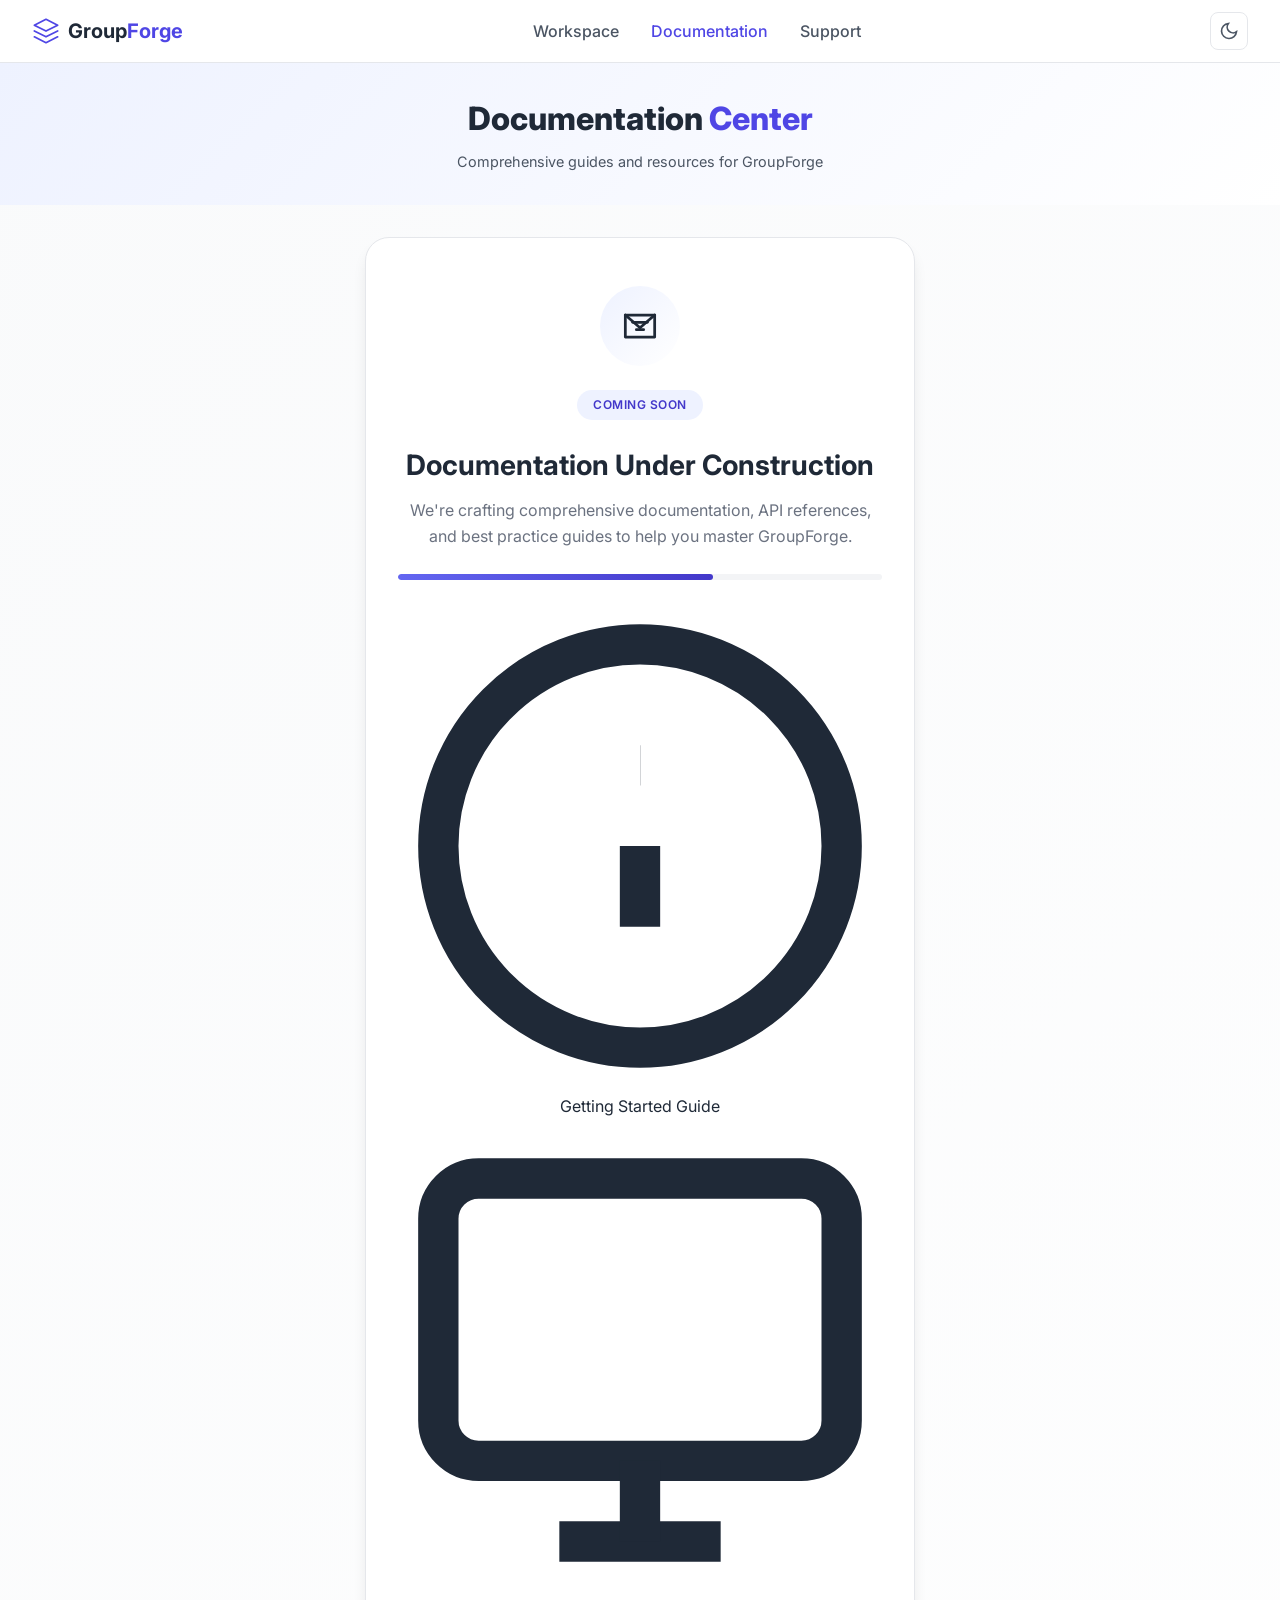
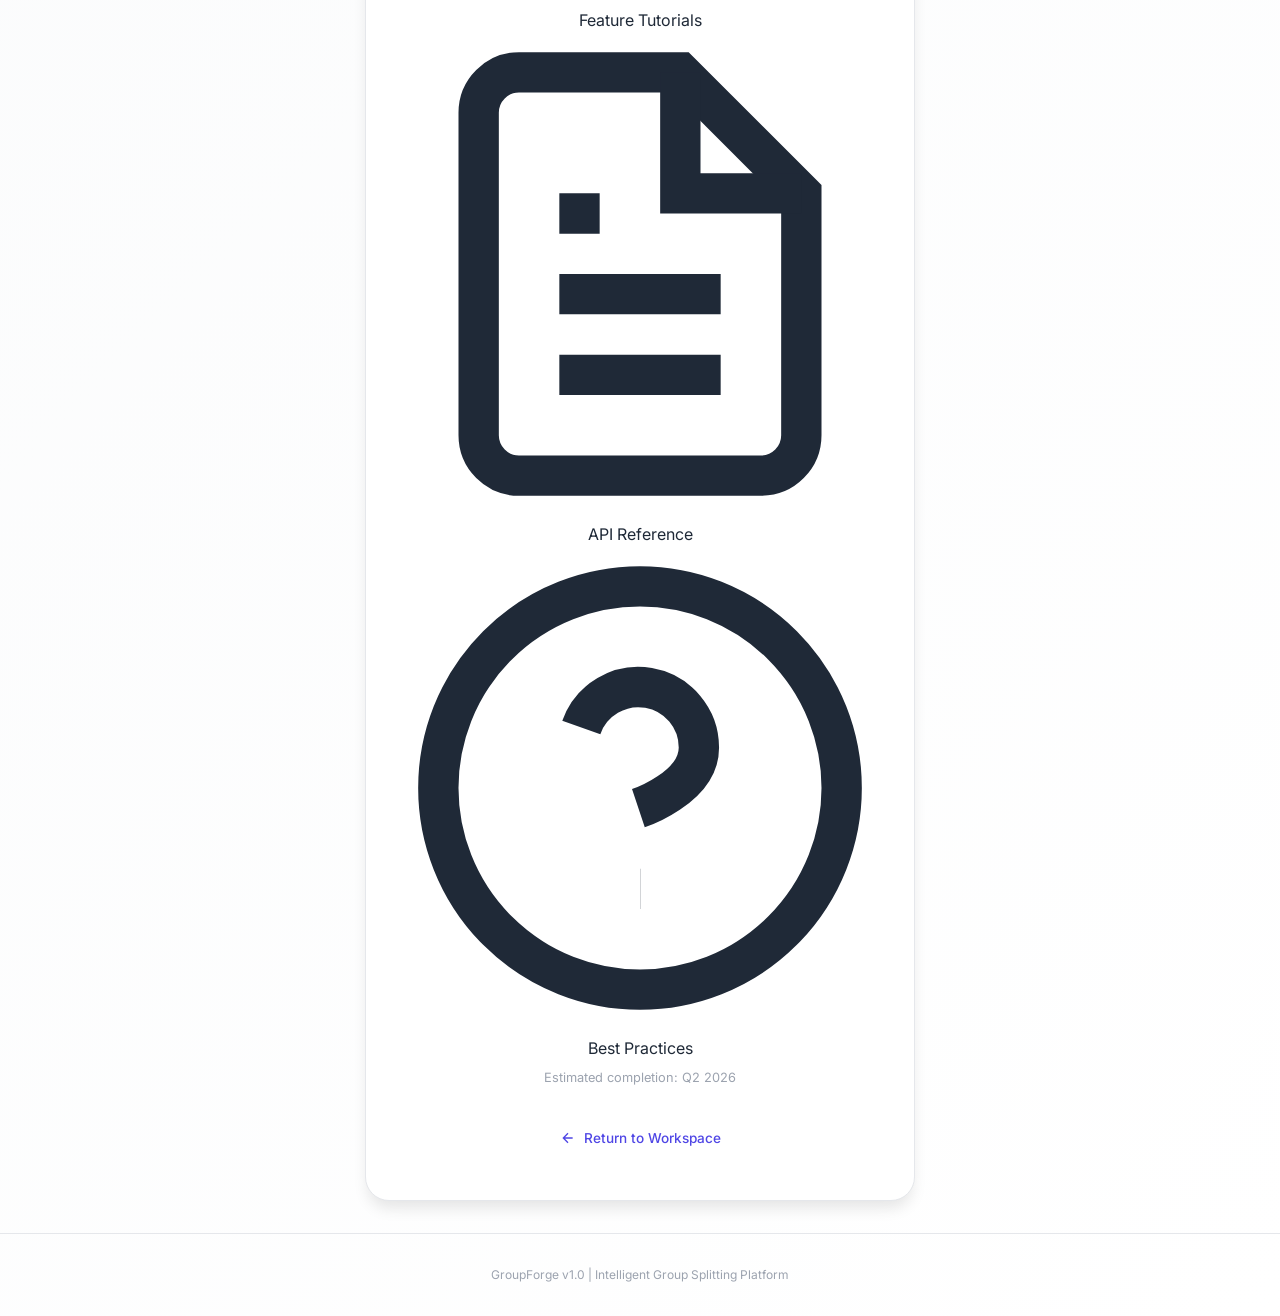
==== commit e0b95bc9: "feat: file restructuring with modular CSS/JS" ====
--- a/documentation.html
+++ b/documentation.html
@@ -7,479 +7,9 @@
     <link rel="preconnect" href="https://fonts.googleapis.com">
     <link rel="preconnect" href="https://fonts.gstatic.com" crossorigin>
     <link href="https://fonts.googleapis.com/css2?family=Inter:opsz,wght@14..32,300;400;500;600;700;800&display=swap" rel="stylesheet">
-    <style>
-        * {
-            margin: 0;
-            padding: 0;
-            box-sizing: border-box;
-        }
-
-        :root {
-            --indigo-50: #eef2ff;
-            --indigo-100: #e0e7ff;
-            --indigo-200: #c7d2fe;
-            --indigo-300: #a5b4fc;
-            --indigo-400: #818cf8;
-            --indigo-500: #6366f1;
-            --indigo-600: #4f46e5;
-            --indigo-700: #4338ca;
-            --indigo-800: #3730a3;
-            --indigo-900: #312e81;
-            --white: #ffffff;
-            --gray-50: #f9fafb;
-            --gray-100: #f3f4f6;
-            --gray-200: #e5e7eb;
-            --gray-300: #d1d5db;
-            --gray-400: #9ca3af;
-            --gray-500: #6b7280;
-            --gray-600: #4b5563;
-            --gray-700: #374151;
-            --gray-800: #1f2937;
-            --gray-900: #111827;
-            --shadow-sm: 0 1px 2px 0 rgb(0 0 0 / 0.05);
-            --shadow-md: 0 4px 6px -1px rgb(0 0 0 / 0.1);
-            --shadow-lg: 0 10px 15px -3px rgb(0 0 0 / 0.1);
-            --shadow-xl: 0 20px 25px -5px rgb(0 0 0 / 0.1);
-            --radius-sm: 0.5rem;
-            --radius-md: 0.75rem;
-            --radius-lg: 1rem;
-            --radius-xl: 1.5rem;
-        }
-
-        body {
-            font-family: 'Inter', -apple-system, BlinkMacSystemFont, sans-serif;
-            background: linear-gradient(135deg, var(--gray-50) 0%, var(--white) 100%);
-            color: var(--gray-800);
-            line-height: 1.5;
-            min-height: 100vh;
-        }
-
-        /* ========== NAVIGATION ========== */
-        .navbar {
-            background: var(--white);
-            border-bottom: 1px solid var(--gray-200);
-            position: sticky;
-            top: 0;
-            z-index: 100;
-            backdrop-filter: blur(10px);
-            background: rgba(255, 255, 255, 0.98);
-        }
-
-        .nav-container {
-            max-width: 1280px;
-            margin: 0 auto;
-            padding: 0.75rem 2rem;
-            display: flex;
-            justify-content: space-between;
-            align-items: center;
-        }
-
-        .logo {
-            display: flex;
-            align-items: center;
-            gap: 0.5rem;
-            text-decoration: none;
-        }
-
-        .logo-icon {
-            width: 28px;
-            height: 28px;
-            color: var(--indigo-600);
-        }
-
-        .logo-text {
-            font-size: 1.25rem;
-            font-weight: 700;
-            color: var(--gray-800);
-        }
-
-        .logo-highlight {
-            color: var(--indigo-600);
-        }
-
-        .nav-links {
-            display: flex;
-            gap: 2rem;
-        }
-
-        .nav-link {
-            color: var(--gray-600);
-            text-decoration: none;
-            font-weight: 500;
-            transition: color 0.2s;
-        }
-
-        .nav-link:hover,
-        .nav-link.active {
-            color: var(--indigo-600);
-        }
-
-        .nav-placeholder {
-            width: 38px;
-        }
-
-        /* Mobile Menu */
-        .hamburger {
-            display: none;
-            background: var(--white);
-            border: 1px solid var(--gray-200);
-            border-radius: var(--radius-sm);
-            cursor: pointer;
-            padding: 0.5rem;
-            flex-direction: column;
-            gap: 5px;
-            z-index: 101;
-            transition: all 0.2s;
-        }
-
-        .hamburger:hover {
-            background: var(--gray-50);
-            border-color: var(--indigo-300);
-        }
-
-        .hamburger span {
-            width: 22px;
-            height: 2px;
-            background: var(--gray-700);
-            transition: all 0.3s;
-        }
-
-        .hamburger.active span:nth-child(1) {
-            transform: rotate(45deg) translate(5px, 5px);
-        }
-
-        .hamburger.active span:nth-child(2) {
-            opacity: 0;
-        }
-
-        .hamburger.active span:nth-child(3) {
-            transform: rotate(-45deg) translate(5px, -5px);
-        }
-
-        .mobile-menu {
-            position: fixed;
-            top: 0;
-            left: -100%;
-            width: 80%;
-            max-width: 320px;
-            height: 100vh;
-            background: var(--white);
-            box-shadow: var(--shadow-xl);
-            z-index: 200;
-            transition: left 0.3s ease;
-            display: flex;
-            flex-direction: column;
-            overflow-y: auto;
-        }
-
-        .mobile-menu.open {
-            left: 0;
-        }
-
-        .mobile-menu-header {
-            display: flex;
-            justify-content: space-between;
-            align-items: center;
-            padding: 1.25rem;
-            border-bottom: 1px solid var(--gray-200);
-            background: linear-gradient(135deg, var(--indigo-50) 0%, var(--white) 100%);
-            flex-shrink: 0;
-        }
-
-        .mobile-logo {
-            display: flex;
-            align-items: center;
-            gap: 0.5rem;
-            font-weight: 700;
-            font-size: 1.1rem;
-            color: var(--indigo-700);
-        }
-
-        .mobile-logo svg {
-            width: 24px;
-            height: 24px;
-            color: var(--indigo-600);
-        }
-
-        .close-menu {
-            background: var(--white);
-            border: 1px solid var(--gray-200);
-            border-radius: var(--radius-sm);
-            font-size: 1.5rem;
-            cursor: pointer;
-            color: var(--gray-600);
-            width: 36px;
-            height: 36px;
-            display: flex;
-            align-items: center;
-            justify-content: center;
-            transition: all 0.2s;
-        }
-
-        .close-menu:hover {
-            background: #fee2e2;
-            border-color: #fecaca;
-            color: #dc2626;
-        }
-
-        .mobile-menu-links {
-            display: flex;
-            flex-direction: column;
-            padding: 1rem;
-            gap: 0.5rem;
-            background: var(--white);
-            flex: 1;
-        }
-
-        .mobile-nav-link {
-            padding: 0.75rem 1rem;
-            text-decoration: none;
-            color: var(--gray-700);
-            border-radius: var(--radius-md);
-            transition: all 0.2s;
-            font-weight: 500;
-        }
-
-        .mobile-nav-link.active {
-            background: var(--indigo-50);
-            color: var(--indigo-700);
-        }
-
-        .mobile-nav-link:hover {
-            background: var(--gray-100);
-        }
-
-        .menu-overlay {
-            position: fixed;
-            top: 0;
-            left: 0;
-            width: 100%;
-            height: 100%;
-            background: rgba(0, 0, 0, 0.5);
-            z-index: 150;
-            display: none;
-        }
-
-        .menu-overlay.active {
-            display: block;
-        }
-
-        /* ========== HERO ========== */
-        .hero {
-            text-align: center;
-            padding: 2rem 1rem;
-            background: linear-gradient(135deg, var(--indigo-50) 0%, var(--white) 100%);
-        }
-
-        .hero h1 {
-            font-size: 2rem;
-            font-weight: 800;
-            margin-bottom: 0.5rem;
-            color: var(--gray-800);
-        }
-
-        .hero p {
-            font-size: 0.9rem;
-            color: var(--gray-600);
-        }
-
-        /* ========== COMING SOON SECTION ========== */
-        .coming-soon {
-            display: flex;
-            align-items: center;
-            justify-content: center;
-            min-height: 60vh;
-            padding: 2rem;
-        }
-
-        .coming-soon-card {
-            background: var(--white);
-            border-radius: var(--radius-xl);
-            box-shadow: var(--shadow-lg);
-            padding: 3rem 2rem;
-            text-align: center;
-            max-width: 550px;
-            width: 100%;
-            border: 1px solid var(--gray-200);
-        }
-
-        .coming-soon-icon {
-            width: 80px;
-            height: 80px;
-            background: linear-gradient(135deg, var(--indigo-50) 0%, var(--white) 100%);
-            border-radius: 50%;
-            display: flex;
-            align-items: center;
-            justify-content: center;
-            margin: 0 auto 1.5rem;
-        }
-
-        .coming-soon-icon svg {
-            width: 44px;
-            height: 44px;
-            stroke: var(--indigo-600);
-        }
-
-        .coming-soon-badge {
-            display: inline-block;
-            background: var(--indigo-50);
-            color: var(--indigo-700);
-            padding: 0.4rem 1rem;
-            border-radius: 50px;
-            font-size: 0.75rem;
-            font-weight: 600;
-            margin-bottom: 1.5rem;
-            letter-spacing: 0.5px;
-        }
-
-        .coming-soon-card h2 {
-            font-size: 1.75rem;
-            font-weight: 700;
-            color: var(--gray-800);
-            margin-bottom: 0.75rem;
-        }
-
-        .coming-soon-card p {
-            color: var(--gray-500);
-            margin-bottom: 1.5rem;
-            line-height: 1.6;
-        }
-
-        .coming-soon-progress {
-            background: var(--gray-100);
-            border-radius: 50px;
-            height: 6px;
-            overflow: hidden;
-            margin: 1.5rem 0;
-        }
-
-        .coming-soon-progress-bar {
-            background: linear-gradient(90deg, var(--indigo-500), var(--indigo-700));
-            width: 65%;
-            height: 100%;
-            border-radius: 50px;
-            animation: pulse 2s ease infinite;
-        }
-
-        @keyframes pulse {
-            0% { opacity: 0.7; }
-            50% { opacity: 1; }
-            100% { opacity: 0.7; }
-        }
-
-        /* Feature Preview Grid */
-        .feature-preview {
-            display: grid;
-            grid-template-columns: repeat(2, 1fr);
-            gap: 1rem;
-            margin: 2rem 0 1.5rem;
-            text-align: left;
-        }
-
-        .feature-preview-item {
-            display: flex;
-            align-items: center;
-            gap: 0.75rem;
-            padding: 0.75rem;
-            background: var(--gray-50);
-            border-radius: var(--radius-md);
-            font-size: 0.85rem;
-            color: var(--gray-700);
-        }
-
-        .feature-preview-item svg {
-            width: 18px;
-            height: 18px;
-            stroke: var(--indigo-600);
-            flex-shrink: 0;
-        }
-
-        .back-link {
-            display: inline-flex;
-            align-items: center;
-            gap: 0.5rem;
-            color: var(--indigo-600);
-            text-decoration: none;
-            font-size: 0.85rem;
-            font-weight: 500;
-            margin-top: 1rem;
-            transition: all 0.2s;
-        }
-
-        .back-link:hover {
-            gap: 0.75rem;
-            color: var(--indigo-700);
-        }
-
-        /* Footer */
-        .footer {
-            text-align: center;
-            padding: 2rem;
-            border-top: 1px solid var(--gray-200);
-            color: var(--gray-400);
-            font-size: 0.75rem;
-        }
-
-        /* ========== RESPONSIVE ========== */
-        @media (max-width: 768px) {
-            .hamburger {
-                display: flex;
-            }
-            
-            .nav-links {
-                display: none !important;
-            }
-            
-            .nav-container {
-                padding: 0.75rem 1rem;
-            }
-            
-            .hero h1 {
-                font-size: 1.5rem;
-            }
-            
-            .coming-soon {
-                padding: 1rem;
-                min-height: 50vh;
-            }
-            
-            .coming-soon-card {
-                padding: 2rem 1.5rem;
-            }
-            
-            .coming-soon-card h2 {
-                font-size: 1.35rem;
-            }
-            
-            .coming-soon-icon {
-                width: 60px;
-                height: 60px;
-            }
-            
-            .coming-soon-icon svg {
-                width: 32px;
-                height: 32px;
-            }
-            
-            .feature-preview {
-                grid-template-columns: 1fr;
-                gap: 0.75rem;
-            }
-        }
-
-        @media (min-width: 769px) {
-            .hamburger,
-            .mobile-menu,
-            .menu-overlay,
-            .nav-placeholder {
-                display: none;
-            }
-            
-            .nav-links {
-                display: flex !important;
-            }
-        }
-    </style>
+    <link rel="stylesheet" href="css/core.css">
+    <link rel="stylesheet" href="css/documentation.css">
+    <link rel="stylesheet" href="css/dark-mode.css">
 </head>
 <body>
 
@@ -504,7 +34,13 @@
                 <a href="documentation.html" class="nav-link active">Documentation</a>
                 <a href="support.html" class="nav-link">Support</a>
             </div>
-            <div class="nav-placeholder"></div>
+
+            <button class="theme-toggle" id="themeToggle" aria-label="Dark mode">
+                <svg viewBox="0 0 24 24" fill="none" stroke="currentColor" stroke-width="2">
+                    <path d="M21 12.79A9 9 0 1 1 11.21 3 7 7 0 0 0 21 12.79z"/>
+                </svg>
+            </button>
+
         </div>
 
         <!-- Mobile Menu -->
@@ -607,41 +143,7 @@
         <p>GroupForge v1.0 | Intelligent Group Splitting Platform</p>
     </footer>
 
-    <script>
-        // Mobile Menu Functions
-        const hamburgerBtn = document.getElementById('hamburgerBtn');
-        const mobileMenu = document.getElementById('mobileMenu');
-        const menuOverlay = document.getElementById('menuOverlay');
-        const closeMenuBtn = document.getElementById('closeMenuBtn');
+    <script src="js/global.js"></script>
 
-        function openMenu() {
-            mobileMenu.classList.add('open');
-            menuOverlay.classList.add('active');
-            hamburgerBtn.classList.add('active');
-            document.body.style.overflow = 'hidden';
-        }
-
-        function closeMenu() {
-            mobileMenu.classList.remove('open');
-            menuOverlay.classList.remove('active');
-            hamburgerBtn.classList.remove('active');
-            document.body.style.overflow = '';
-        }
-
-        if (hamburgerBtn) {
-            hamburgerBtn.addEventListener('click', openMenu);
-        }
-        if (closeMenuBtn) {
-            closeMenuBtn.addEventListener('click', closeMenu);
-        }
-        if (menuOverlay) {
-            menuOverlay.addEventListener('click', closeMenu);
-        }
-
-        // Close mobile menu when clicking on a link
-        document.querySelectorAll('.mobile-nav-link').forEach(link => {
-            link.addEventListener('click', closeMenu);
-        });
-    </script>
 </body>
 </html>
--- a/css/core.css
+++ b/css/core.css
@@ -0,0 +1,470 @@
+/* ============================================
+   CORE CSS - Shared by ALL Pages
+   ============================================ */
+
+* {
+    margin: 0;
+    padding: 0;
+    box-sizing: border-box;
+}
+
+:root {
+    --indigo-50: #eef2ff;
+    --indigo-100: #e0e7ff;
+    --indigo-200: #c7d2fe;
+    --indigo-300: #a5b4fc;
+    --indigo-400: #818cf8;
+    --indigo-500: #6366f1;
+    --indigo-600: #4f46e5;
+    --indigo-700: #4338ca;
+    --indigo-800: #3730a3;
+    --indigo-900: #312e81;
+    --white: #ffffff;
+    --gray-50: #f9fafb;
+    --gray-100: #f3f4f6;
+    --gray-200: #e5e7eb;
+    --gray-300: #d1d5db;
+    --gray-400: #9ca3af;
+    --gray-500: #6b7280;
+    --gray-600: #4b5563;
+    --gray-700: #374151;
+    --gray-800: #1f2937;
+    --gray-900: #111827;
+    --shadow-sm: 0 1px 2px 0 rgb(0 0 0 / 0.05);
+    --shadow-md: 0 4px 6px -1px rgb(0 0 0 / 0.1);
+    --shadow-lg: 0 10px 15px -3px rgb(0 0 0 / 0.1);
+    --shadow-xl: 0 20px 25px -5px rgb(0 0 0 / 0.1);
+    --radius-sm: 0.5rem;
+    --radius-md: 0.75rem;
+    --radius-lg: 1rem;
+    --radius-xl: 1.5rem;
+}
+
+body {
+    font-family: 'Inter', -apple-system, BlinkMacSystemFont, sans-serif;
+    background: linear-gradient(135deg, var(--gray-50) 0%, var(--white) 100%);
+    color: var(--gray-800);
+    line-height: 1.5;
+    min-height: 100vh;
+}
+
+/* ========== NAVIGATION ========== */
+.navbar {
+    background: var(--white);
+    border-bottom: 1px solid var(--gray-200);
+    position: sticky;
+    top: 0;
+    z-index: 100;
+    backdrop-filter: blur(10px);
+    background: rgba(255, 255, 255, 0.98);
+}
+
+.nav-container {
+    max-width: 1400px;
+    margin: 0 auto;
+    padding: 0.75rem 2rem;
+    display: flex;
+    justify-content: space-between;
+    align-items: center;
+}
+
+.logo {
+    display: flex;
+    align-items: center;
+    gap: 0.5rem;
+    text-decoration: none;
+}
+
+.logo-icon {
+    width: 28px;
+    height: 28px;
+    color: var(--indigo-600);
+}
+
+.logo-text {
+    font-size: 1.25rem;
+    font-weight: 700;
+    color: var(--gray-800);
+}
+
+.logo-highlight {
+    color: var(--indigo-600);
+}
+
+.nav-links {
+    display: flex;
+    gap: 2rem;
+}
+
+.nav-link {
+    color: var(--gray-600);
+    text-decoration: none;
+    font-weight: 500;
+    transition: color 0.2s;
+}
+
+/* .nav-links a {
+    color: var(--gray-600);
+    text-decoration: none;
+    padding: 0.6rem 0.85rem;
+    border-radius: var(--radius-sm);
+    transition: all 0.2s;
+} */
+
+.nav-link:hover,
+.nav-link.active {
+    color: var(--indigo-600);
+}
+
+.nav-placeholder {
+    width: 38px;
+}
+
+/* Theme Toggle Button */
+.theme-toggle {
+    background: var(--white);
+    border: 1px solid var(--gray-200);
+    border-radius: var(--radius-sm);
+    cursor: pointer;
+    padding: 0.5rem;
+    display: flex;
+    align-items: center;
+    justify-content: center;
+    transition: all 0.2s;
+}
+
+.theme-toggle:hover {
+    background: var(--gray-50);
+    border-color: var(--indigo-300);
+}
+
+.theme-toggle svg {
+    width: 20px;
+    height: 20px;
+    stroke: var(--gray-600);
+    fill: none;
+}
+
+/* ========== MOBILE MENU ========== */
+.hamburger {
+    display: none;
+    background: var(--white);
+    border: 1px solid var(--gray-200);
+    border-radius: var(--radius-sm);
+    cursor: pointer;
+    padding: 0.5rem;
+    flex-direction: column;
+    gap: 5px;
+    z-index: 101;
+    transition: all 0.2s;
+}
+
+.hamburger:hover {
+    background: var(--gray-50);
+    border-color: var(--indigo-300);
+}
+
+.hamburger span {
+    width: 22px;
+    height: 2px;
+    background: var(--gray-700);
+    transition: all 0.3s;
+}
+
+.hamburger.active span:nth-child(1) {
+    transform: rotate(45deg) translate(5px, 5px);
+}
+
+.hamburger.active span:nth-child(2) {
+    opacity: 0;
+}
+
+.hamburger.active span:nth-child(3) {
+    transform: rotate(-45deg) translate(5px, -5px);
+}
+
+.mobile-menu {
+    position: fixed;
+    top: 0;
+    left: -100%;
+    width: 80%;
+    max-width: 320px;
+    height: 100vh;
+    background: var(--white);
+    box-shadow: var(--shadow-xl);
+    z-index: 200;
+    transition: left 0.3s ease;
+    display: flex;
+    flex-direction: column;
+
+}
+
+.mobile-menu.open {
+    left: 0;
+}
+
+.mobile-menu-header {
+    display: flex;
+    justify-content: space-between;
+    align-items: center;
+    padding: 1.25rem;
+    border-bottom: 1px solid var(--gray-200);
+    background: linear-gradient(135deg, var(--indigo-50) 0%, var(--white) 100%);
+    flex-shrink: 0;
+}
+
+.mobile-logo {
+    display: flex;
+    align-items: center;
+    gap: 0.5rem;
+    font-weight: 700;
+    font-size: 1.1rem;
+    color: var(--indigo-700);
+}
+
+.mobile-logo svg {
+    width: 24px;
+    height: 24px;
+    color: var(--indigo-600);
+}
+
+.close-menu {
+    background: var(--white);
+    border: 1px solid var(--gray-200);
+    border-radius: var(--radius-sm);
+    font-size: 1.5rem;
+    cursor: pointer;
+    color: var(--gray-600);
+    width: 36px;
+    height: 36px;
+    display: flex;
+    align-items: center;
+    justify-content: center;
+    transition: all 0.2s;
+}
+
+.close-menu:hover {
+    background: #fee2e2;
+    border-color: #fecaca;
+    color: #dc2626;
+}
+
+.mobile-menu-links {
+    display: flex;
+    flex-direction: column;
+    padding: 1rem;
+    gap: 0.5rem;
+    background: var(--white);
+    flex: 1;
+}
+
+.mobile-nav-link {
+    padding: 0.75rem 1rem;
+    text-decoration: none;
+    color: var(--gray-700);
+    border-radius: var(--radius-md);
+    transition: all 0.2s;
+    font-weight: 500;
+}
+
+.mobile-nav-link.active {
+    background: var(--indigo-50);
+    color: var(--indigo-700);
+}
+
+.mobile-nav-link:hover {
+    background: var(--gray-100);
+}
+
+.menu-overlay {
+    position: fixed;
+    top: 0;
+    left: 0;
+    width: 100%;
+    height: 100%;
+    background: rgba(0, 0, 0, 0.5);
+    z-index: 150;
+    display: none;
+}
+
+.menu-overlay.active {
+    display: block;
+}
+
+/* ========== HERO SECTION ========== */
+.hero {
+    text-align: center;
+    padding: 2rem 1rem;
+    background: linear-gradient(135deg, var(--indigo-50) 0%, var(--white) 100%);
+}
+
+.hero h1 {
+    font-size: 2rem;
+    font-weight: 800;
+    margin-bottom: 0.5rem;
+    color: var(--gray-800);
+}
+
+.hero p {
+    font-size: 0.9rem;
+    color: var(--gray-600);
+}
+
+/* ========== FOOTER ========== */
+.footer {
+    text-align: center;
+    padding: 2rem;
+    border-top: 1px solid var(--gray-200);
+    color: var(--gray-400);
+    font-size: 0.75rem;
+}
+
+/* ========== COMING SOON STYLES ========== */
+.coming-soon {
+    display: flex;
+    align-items: center;
+    justify-content: center;
+    min-height: 60vh;
+    padding: 2rem;
+}
+
+.coming-soon-card {
+    background: var(--white);
+    border-radius: var(--radius-xl);
+    box-shadow: var(--shadow-lg);
+    padding: 3rem 2rem;
+    text-align: center;
+    max-width: 550px;
+    width: 100%;
+    border: 1px solid var(--gray-200);
+}
+
+.coming-soon-icon {
+    width: 80px;
+    height: 80px;
+    background: linear-gradient(135deg, var(--indigo-50) 0%, var(--white) 100%);
+    border-radius: 50%;
+    display: flex;
+    align-items: center;
+    justify-content: center;
+    margin: 0 auto 1.5rem;
+}
+
+.coming-soon-icon svg {
+    width: 44px;
+    height: 44px;
+    stroke: var(--indigo-600);
+}
+
+.coming-soon-badge {
+    display: inline-block;
+    background: var(--indigo-50);
+    color: var(--indigo-700);
+    padding: 0.4rem 1rem;
+    border-radius: 50px;
+    font-size: 0.75rem;
+    font-weight: 600;
+    margin-bottom: 1.5rem;
+    letter-spacing: 0.5px;
+}
+
+.coming-soon-card h2 {
+    font-size: 1.75rem;
+    font-weight: 700;
+    color: var(--gray-800);
+    margin-bottom: 0.75rem;
+}
+
+.coming-soon-card p {
+    color: var(--gray-500);
+    margin-bottom: 1.5rem;
+    line-height: 1.6;
+}
+
+.coming-soon-progress {
+    background: var(--gray-100);
+    border-radius: 50px;
+    height: 6px;
+    overflow: hidden;
+    margin: 1.5rem 0;
+}
+
+.coming-soon-progress-bar {
+    background: linear-gradient(90deg, var(--indigo-500), var(--indigo-700));
+    width: 65%;
+    height: 100%;
+    border-radius: 50px;
+    animation: pulse 2s ease infinite;
+}
+
+@keyframes pulse {
+    0% { opacity: 0.7; }
+    50% { opacity: 1; }
+    100% { opacity: 0.7; }
+}
+
+.back-link {
+    display: inline-flex;
+    align-items: center;
+    gap: 0.5rem;
+    color: var(--indigo-600);
+    text-decoration: none;
+    font-size: 0.85rem;
+    font-weight: 500;
+    margin-top: 1rem;
+    transition: all 0.2s;
+}
+
+.back-link:hover {
+    gap: 0.75rem;
+    color: var(--indigo-700);
+}
+
+/* ========== RESPONSIVE (CORE) ========== */
+@media (max-width: 768px) {
+    .hamburger {
+        display: flex;
+    }
+
+    .nav-links {
+        display: none !important;
+    }
+
+    .nav-container {
+        padding: 0.75rem 1rem;
+    }
+
+    .hero h1 {
+        font-size: 1.5rem;
+    }
+
+    .coming-soon {
+        padding: 1rem;
+        min-height: 50vh;
+    }
+
+    .coming-soon-card {
+        padding: 2rem 1.5rem;
+    }
+
+    .coming-soon-card h2 {
+        font-size: 1.35rem;
+    }
+
+    .coming-soon-icon {
+        width: 60px;
+        height: 60px;
+    }
+
+    .coming-soon-icon svg {
+        width: 32px;
+        height: 32px;
+    }
+}
+
+@media (min-width: 769px) {
+    .mobile-menu,
+    .menu-overlay {
+        display: none;
+    }
+}
--- a/css/documentation.css
+++ b/css/documentation.css
@@ -0,0 +1,248 @@
+/* ============================================
+   DOCUMENTATION.CSS - Documentation page only
+   ============================================ */
+
+/* Layout */
+.layout {
+    display: flex;
+    max-width: 1400px;
+    margin: 0 auto;
+    padding: 2rem;
+    gap: 2rem;
+}
+
+/* Sidebar */
+.sidebar {
+    width: 280px;
+    flex-shrink: 0;
+    position: sticky;
+    top: 80px;
+    height: fit-content;
+}
+
+.nav-group {
+    margin-bottom: 0.5rem;
+    border: 1px solid var(--gray-200);
+    border-radius: var(--radius-md);
+    overflow: hidden;
+}
+
+.nav-title {
+    width: 100%;
+    background: var(--white);
+    border: none;
+    padding: 0.85rem 1rem;
+    cursor: pointer;
+    font-weight: 600;
+    font-size: 0.85rem;
+    text-align: left;
+    color: var(--gray-800);
+    display: flex;
+    justify-content: space-between;
+    align-items: center;
+    transition: all 0.2s;
+}
+
+.nav-title:hover {
+    background: var(--gray-50);
+}
+
+.nav-title .arrow {
+    transition: transform 0.2s;
+    color: var(--gray-400);
+}
+
+.nav-group.open .nav-title .arrow {
+    transform: rotate(180deg);
+}
+
+.nav-group.open .nav-title {
+    background: var(--indigo-50);
+    border-bottom: 1px solid var(--indigo-200);
+}
+
+.nav-group .nav-links {
+    display: none;
+    flex-direction: column;
+    padding: 0.5rem;
+    background: var(--white);
+}
+
+.nav-group.open .nav-links {
+    display: flex;
+}
+
+
+
+/* .nav-links a:hover {
+    background: var(--gray-50);
+    color: var(--indigo-600);
+} */
+
+/* .nav-links .active {
+    background: var(--indigo-50);
+    color: var(--indigo-700);
+} */
+
+/* Main Content */
+.content {
+    flex: 1;
+    min-width: 0;
+}
+
+.docs {
+    max-width: 800px;
+}
+
+.docs h1 {
+    font-size: 2.5rem;
+    font-weight: 700;
+    margin-bottom: 1rem;
+    color: var(--gray-800);
+}
+
+.lead {
+    font-size: 1.1rem;
+    color: var(--gray-600);
+    margin-bottom: 2rem;
+    line-height: 1.6;
+}
+
+.docs section {
+    margin-bottom: 2.5rem;
+    scroll-margin-top: 80px;
+}
+
+.docs h2 {
+    font-size: 1.3rem;
+    font-weight: 600;
+    margin-bottom: 1rem;
+    color: var(--gray-800);
+    border-left: 3px solid var(--indigo-500);
+    padding-left: 0.75rem;
+}
+
+.docs h3 {
+    font-size: 1rem;
+    font-weight: 600;
+    margin: 1.25rem 0 0.5rem;
+    color: var(--gray-700);
+}
+
+.docs p {
+    color: var(--gray-600);
+    margin-bottom: 0.75rem;
+    line-height: 1.6;
+}
+
+.docs ul, .docs ol {
+    margin: 0.75rem 0;
+    padding-left: 1.5rem;
+    color: var(--gray-600);
+}
+
+.docs li {
+    margin-bottom: 0.4rem;
+}
+
+/* Code Blocks */
+.code-block {
+    background: var(--gray-900);
+    color: #86efac;
+    padding: 1rem;
+    border-radius: var(--radius-md);
+    overflow-x: auto;
+    font-family: 'Courier New', monospace;
+    font-size: 0.8rem;
+    margin: 1rem 0;
+}
+
+/* Notice Boxes */
+.notice {
+    background: var(--indigo-50);
+    padding: 1rem 1.25rem;
+    border-radius: var(--radius-md);
+    margin-bottom: 2rem;
+    color: var(--gray-700);
+}
+
+.tip-box {
+    background: var(--gray-50);
+    padding: 1rem 1.25rem;
+    border-radius: var(--radius-md);
+    margin: 1rem 0;
+}
+
+.warning-box {
+    background: #fffbeb;
+    padding: 1rem 1.25rem;
+    border-radius: var(--radius-md);
+    margin: 1rem 0;
+}
+
+/* Feature Grid */
+.feature-grid {
+    display: grid;
+    grid-template-columns: repeat(auto-fill, minmax(240px, 1fr));
+    gap: 1rem;
+    margin: 1rem 0;
+}
+
+.feature-card {
+    background: var(--white);
+    border: 1px solid var(--gray-200);
+    border-radius: var(--radius-md);
+    padding: 1rem;
+    transition: all 0.2s;
+}
+
+.feature-card:hover {
+    border-color: var(--indigo-300);
+    box-shadow: var(--shadow-sm);
+}
+
+.feature-card strong {
+    color: var(--indigo-700);
+}
+
+/* Table */
+.feature-table {
+    width: 100%;
+    border-collapse: collapse;
+    margin: 1rem 0;
+}
+
+.feature-table th,
+.feature-table td {
+    padding: 0.75rem;
+    text-align: left;
+    border-bottom: 1px solid var(--gray-200);
+}
+
+.feature-table th {
+    background: var(--gray-50);
+    font-weight: 600;
+    color: var(--gray-700);
+}
+
+/* Responsive Documentation */
+@media (max-width: 768px) {
+    .layout {
+        flex-direction: column;
+        padding: 1rem;
+    }
+
+    .sidebar {
+        width: 100%;
+        position: static;
+        margin-bottom: 1.5rem;
+    }
+
+    .docs h1 {
+        font-size: 1.75rem;
+    }
+
+    .feature-grid {
+        grid-template-columns: 1fr;
+    }
+}
--- a/css/dark-mode.css
+++ b/css/dark-mode.css
@@ -0,0 +1,142 @@
+/* ============================================
+   DARK-MODE.CSS - Shared across ALL pages
+   ============================================ */
+
+.dark-mode {
+    --gray-50: #0a0a0a;
+    --gray-100: #111111;
+    --gray-200: #1a1a1a;
+    --gray-300: #2a2a2a;
+    --gray-400: #3a3a3a;
+    --gray-500: #5a5a5a;
+    --gray-600: #8a8a8a;
+    --gray-700: #b0b0b0;
+    --gray-800: #d0d0d0;
+    --gray-900: #e8e8e8;
+    --white: #0a0a0a;
+    --indigo-50: #1a1a2e;
+    --indigo-100: #252542;
+    --indigo-200: #2d2d5a;
+    --indigo-300: #4040b0;
+    --indigo-400: #5a5ae0;
+    --indigo-500: #6e6eff;
+    --indigo-600: #8888ff;
+    --shadow-sm: 0 1px 2px 0 rgb(0 0 0 / 0.5);
+    --shadow-md: 0 4px 6px -1px rgb(0 0 0 / 0.6);
+    --shadow-lg: 0 10px 15px -3px rgb(0 0 0 / 0.7);
+}
+
+.dark-mode body {
+    background: #0a0a0a;
+}
+
+.dark-mode .navbar {
+    background: rgba(10, 10, 10, 0.98);
+    border-bottom-color: #1a1a1a;
+}
+
+.dark-mode .card,
+.dark-mode .coming-soon-card,
+.dark-mode .feature-card,
+.dark-mode .config-item,
+.dark-mode .column-checkbox,
+.dark-mode .mode-option,
+.dark-mode .sidebar .nav-group,
+.dark-mode .notice,
+.dark-mode .tip-box,
+.dark-mode .warning-box,
+.dark-mode .stats-bar,
+.dark-mode .mode-switch {
+    background: #111111;
+    border-color: #1a1a1a;
+}
+
+.dark-mode .upload-zone {
+    background: #1a1a1a;
+    border-color: #2a2a2a;
+}
+
+.dark-mode .upload-zone:hover {
+    background: #222222;
+}
+
+.dark-mode .code-block {
+    background: #0a0a0a;
+    color: #6e6eff;
+}
+
+.dark-mode input,
+.dark-mode select,
+.dark-mode .sheet-name-input,
+.dark-mode .size-item input {
+    background: #1a1a1a;
+    border-color: #2a2a2a;
+    color: #d0d0d0;
+}
+
+.dark-mode .nav-link,
+.dark-mode .sidebar-link,
+.dark-mode .mobile-nav-link {
+    color: #8a8a8a;
+}
+
+.dark-mode .nav-link:hover,
+.dark-mode .nav-link.active,
+.dark-mode .sidebar-link:hover,
+.dark-mode .mobile-nav-link.active {
+    color: var(--indigo-500);
+}
+
+.dark-mode .btn-generate {
+    background: linear-gradient(135deg, #4040b0 0%, #2d2d5a 100%);
+}
+
+.dark-mode .btn-generate:hover {
+    background: linear-gradient(135deg, #5a5ae0 0%, #4040b0 100%);
+}
+
+.dark-mode .mode-option.active {
+    background: linear-gradient(135deg, #1a1a2e 0%, #111111 100%);
+    border-color: var(--indigo-500);
+    color: var(--indigo-500);
+}
+
+.dark-mode .theme-toggle svg {
+    stroke: var(--gray-400);
+}
+
+.dark-mode .footer {
+    border-top-color: #1a1a1a;
+    color: #5a5a5a;
+}
+
+.dark-mode .hero {
+    background: linear-gradient(135deg, #0a0a0a 0%, #111111 100%);
+}
+
+.dark-mode .feature-table th {
+    background: #1a1a1a;
+    color: #d0d0d0;
+}
+
+.dark-mode .feature-table td {
+    border-bottom-color: #1a1a1a;
+}
+
+.dark-mode ::-webkit-scrollbar {
+    width: 8px;
+    height: 8px;
+}
+
+.dark-mode ::-webkit-scrollbar-track {
+    background: #1a1a1a;
+}
+
+.dark-mode ::-webkit-scrollbar-thumb {
+    background: #3a3a3a;
+    border-radius: 4px;
+}
+
+.dark-mode ::-webkit-scrollbar-thumb:hover {
+    background: var(--indigo-500);
+}
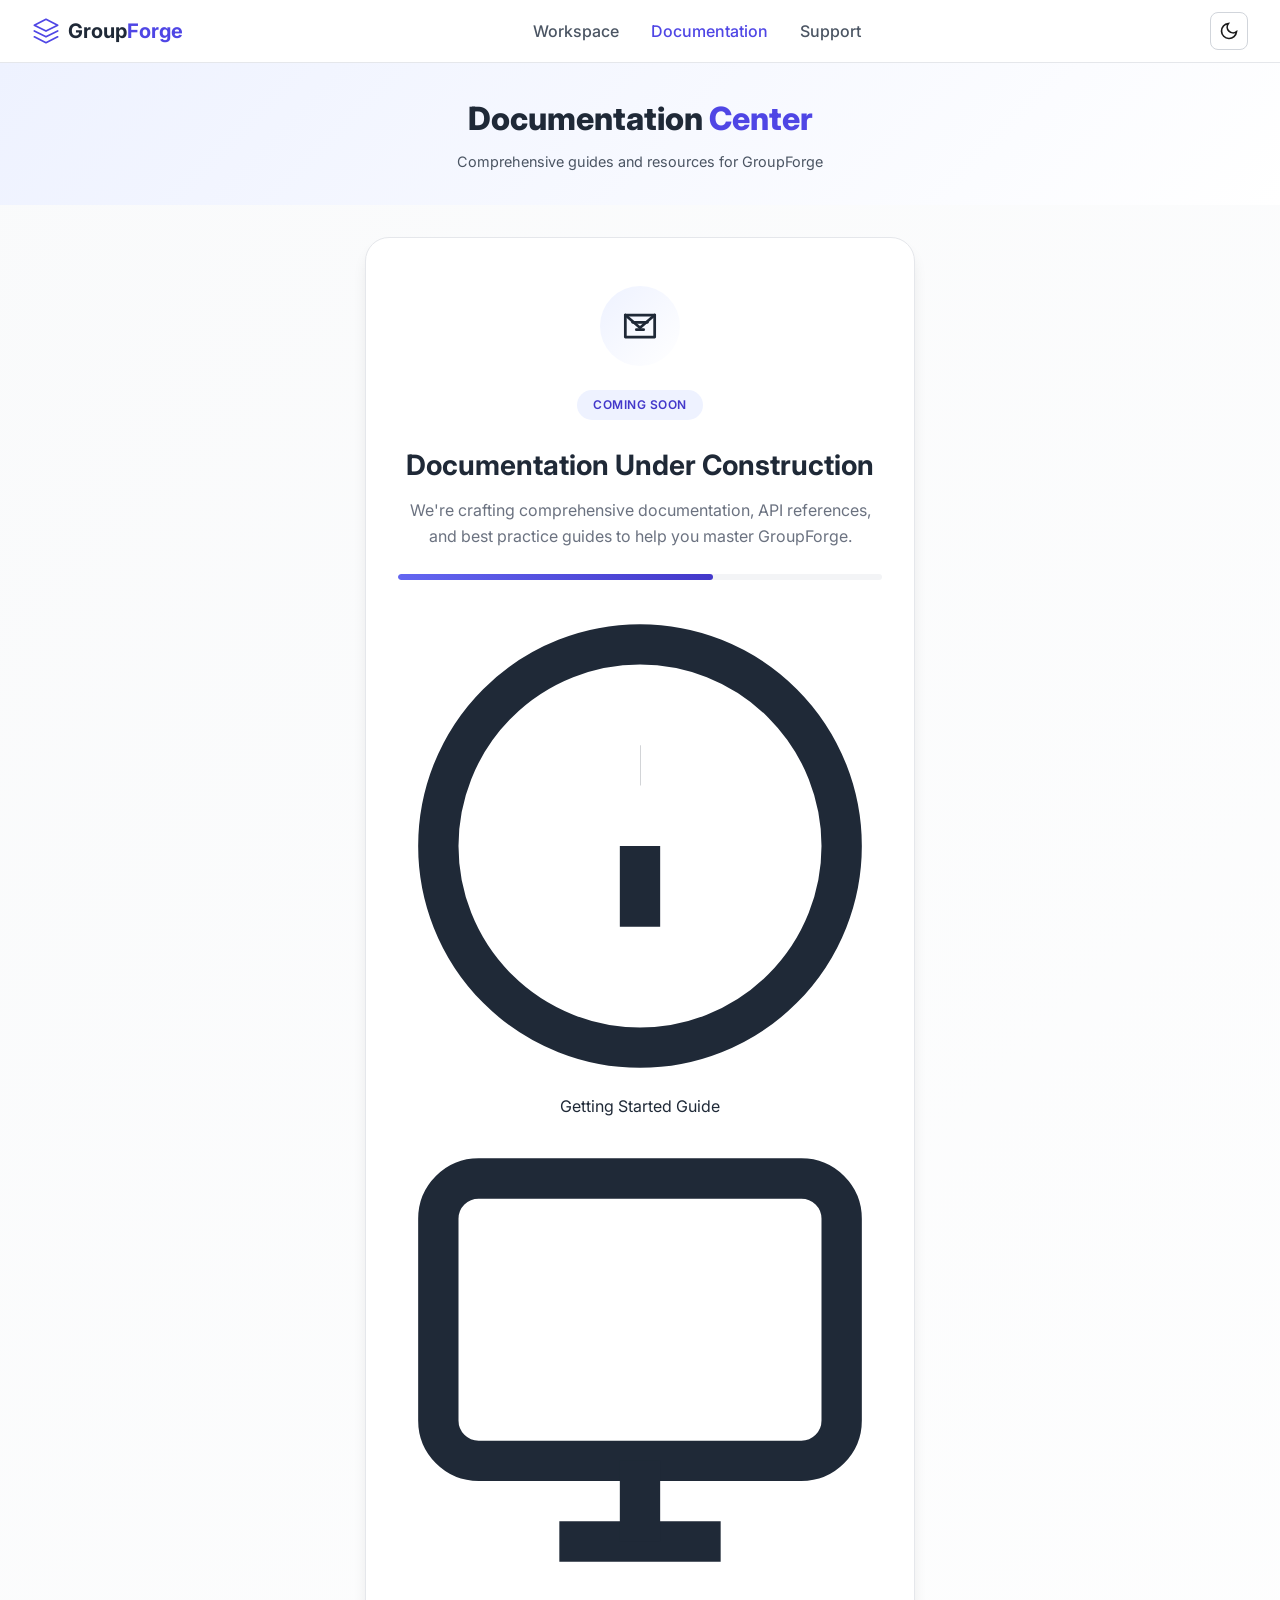
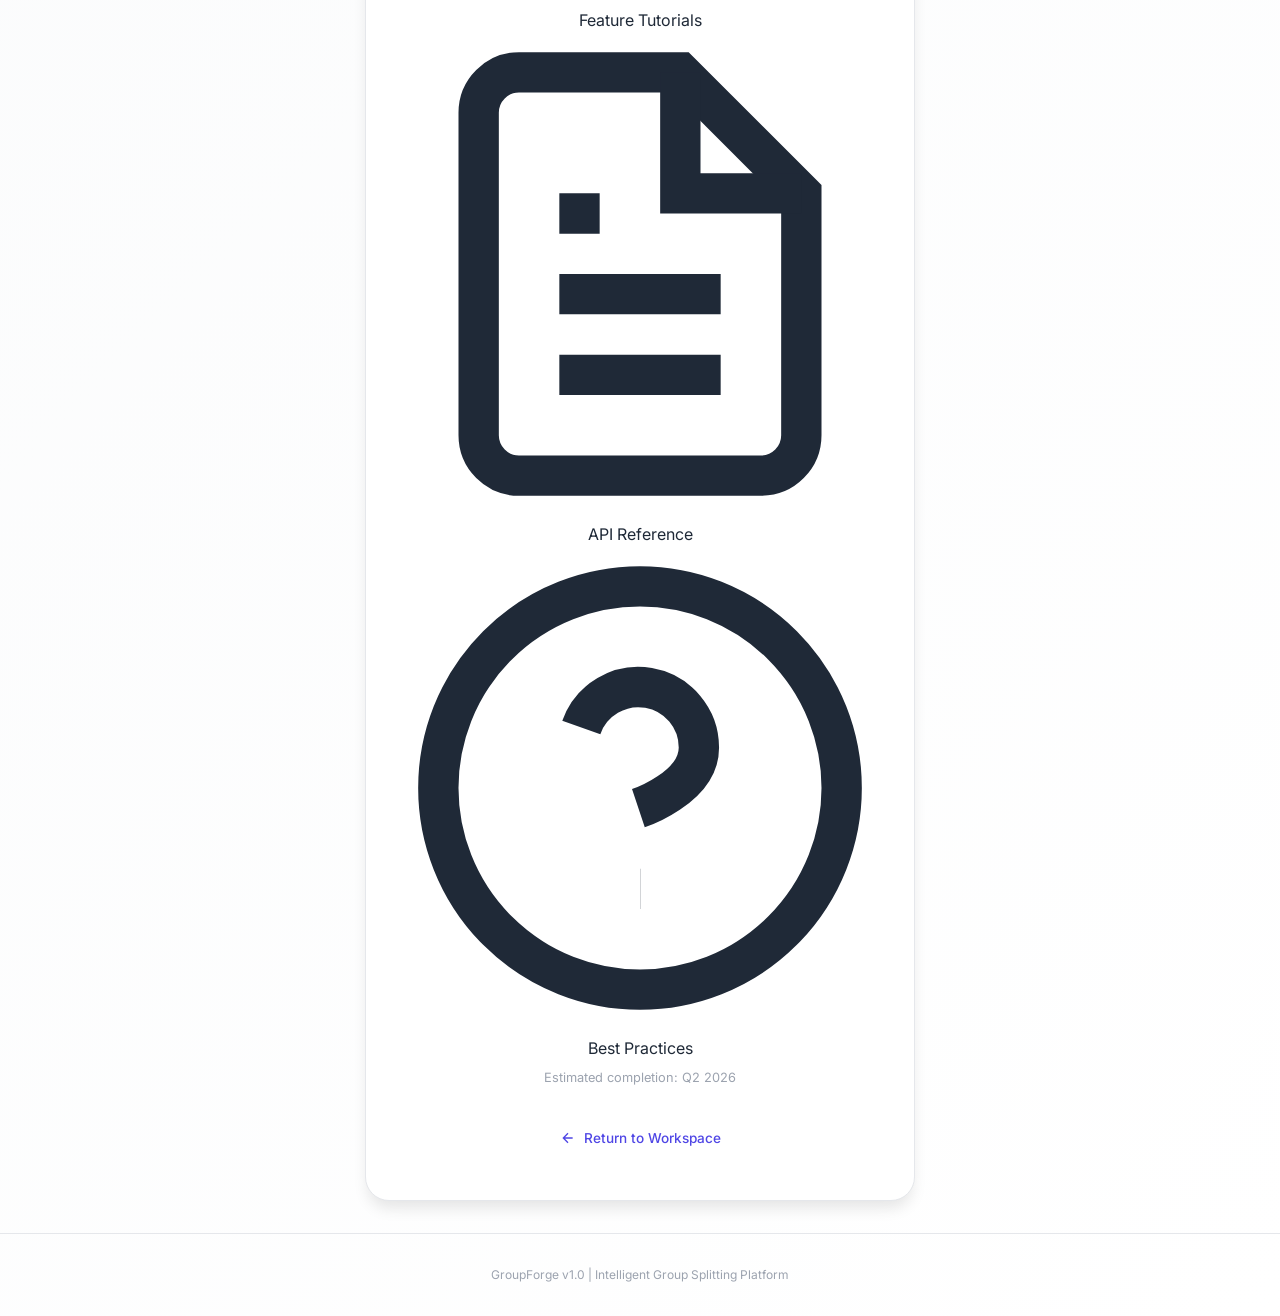
==== commit 43565502: "refactor: split CSS and JS into modular files - Split monolithic CSS into core.css, index.css, docum" ====
--- a/documentation.html
+++ b/documentation.html
@@ -10,6 +10,7 @@
     <link rel="stylesheet" href="css/core.css">
     <link rel="stylesheet" href="css/documentation.css">
     <link rel="stylesheet" href="css/dark-mode.css">
+    <script defer src="https://cloud.umami.is/script.js" data-website-id="560755f9-4e1f-46f4-b4d9-fcd3adaf59e9"></script>
 </head>
 <body>
 
@@ -143,7 +144,7 @@
         <p>GroupForge v1.0 | Intelligent Group Splitting Platform</p>
     </footer>
 
-    <script src="js/global.js"></script>
+<script src="js/core.js"></script>
 
 </body>
 </html>
--- a/css/core.css
+++ b/css/core.css
@@ -48,7 +48,7 @@
     min-height: 100vh;
 }
 
-/* ========== NAVIGATION ========== */
+/* ========== NAVIGATION (All Pages) ========== */
 .navbar {
     background: var(--white);
     border-bottom: 1px solid var(--gray-200);
@@ -56,7 +56,6 @@
     top: 0;
     z-index: 100;
     backdrop-filter: blur(10px);
-    background: rgba(255, 255, 255, 0.98);
 }
 
 .nav-container {
@@ -91,6 +90,7 @@
     color: var(--indigo-600);
 }
 
+/* Desktop Navigation */
 .nav-links {
     display: flex;
     gap: 2rem;
@@ -100,16 +100,9 @@
     color: var(--gray-600);
     text-decoration: none;
     font-weight: 500;
+    font-size: 1rem;
     transition: color 0.2s;
 }
-
-/* .nav-links a {
-    color: var(--gray-600);
-    text-decoration: none;
-    padding: 0.6rem 0.85rem;
-    border-radius: var(--radius-sm);
-    transition: all 0.2s;
-} */
 
 .nav-link:hover,
 .nav-link.active {
@@ -145,7 +138,7 @@
     fill: none;
 }
 
-/* ========== MOBILE MENU ========== */
+/* ========== MOBILE MENU (All Pages) ========== */
 .hamburger {
     display: none;
     background: var(--white);
@@ -196,7 +189,7 @@
     transition: left 0.3s ease;
     display: flex;
     flex-direction: column;
-
+    overflow-y: auto;
 }
 
 .mobile-menu.open {
@@ -291,7 +284,7 @@
     display: block;
 }
 
-/* ========== HERO SECTION ========== */
+/* ========== HERO SECTION (Documentation & Support Pages) ========== */
 .hero {
     text-align: center;
     padding: 2rem 1rem;
@@ -310,7 +303,7 @@
     color: var(--gray-600);
 }
 
-/* ========== FOOTER ========== */
+/* ========== FOOTER (All Pages) ========== */
 .footer {
     text-align: center;
     padding: 2rem;
@@ -319,7 +312,7 @@
     font-size: 0.75rem;
 }
 
-/* ========== COMING SOON STYLES ========== */
+/* ========== COMING SOON STYLES (Documentation & Support Pages) ========== */
 .coming-soon {
     display: flex;
     align-items: center;
@@ -420,7 +413,7 @@
     color: var(--indigo-700);
 }
 
-/* ========== RESPONSIVE (CORE) ========== */
+/* ========== RESPONSIVE (Core - Affects All Pages) ========== */
 @media (max-width: 768px) {
     .hamburger {
         display: flex;
@@ -430,12 +423,21 @@
         display: none !important;
     }
 
+    .nav-link,
+    .mobile-nav-link {
+        font-size: 0.95rem;
+    }
+
     .nav-container {
         padding: 0.75rem 1rem;
     }
 
     .hero h1 {
         font-size: 1.5rem;
+    }
+
+    .hero p {
+        font-size: 0.8rem;
     }
 
     .coming-soon {
--- a/css/documentation.css
+++ b/css/documentation.css
@@ -74,16 +74,6 @@
 
 
 
-/* .nav-links a:hover {
-    background: var(--gray-50);
-    color: var(--indigo-600);
-} */
-
-/* .nav-links .active {
-    background: var(--indigo-50);
-    color: var(--indigo-700);
-} */
-
 /* Main Content */
 .content {
     flex: 1;
@@ -230,12 +220,13 @@
     .layout {
         flex-direction: column;
         padding: 1rem;
+        gap: 1rem;
     }
 
     .sidebar {
         width: 100%;
         position: static;
-        margin-bottom: 1.5rem;
+        margin-bottom: 0;
     }
 
     .docs h1 {
--- a/css/dark-mode.css
+++ b/css/dark-mode.css
@@ -101,10 +101,6 @@
     color: var(--indigo-500);
 }
 
-.dark-mode .theme-toggle svg {
-    stroke: var(--gray-400);
-}
-
 .dark-mode .footer {
     border-top-color: #1a1a1a;
     color: #5a5a5a;
@@ -139,4 +135,29 @@
 
 .dark-mode ::-webkit-scrollbar-thumb:hover {
     background: var(--indigo-500);
+}
+
+/* ========== FIX: DARK MODE TOGGLE BUTTON VISIBILITY ========== */
+.dark-mode .theme-toggle {
+    background: #2a2a2a;
+    border-color: #5a5a5a;
+}
+
+.dark-mode .theme-toggle:hover {
+    background: #3a3a3a;
+    border-color: var(--indigo-500);
+}
+
+.dark-mode .theme-toggle svg {
+    stroke: #ffffff;
+}
+
+/* Light mode toggle button (ensure contrast) */
+.theme-toggle {
+    background: var(--white);
+    border: 1px solid var(--gray-300);
+}
+
+.theme-toggle svg {
+    stroke: #1a1a1a;
 }
